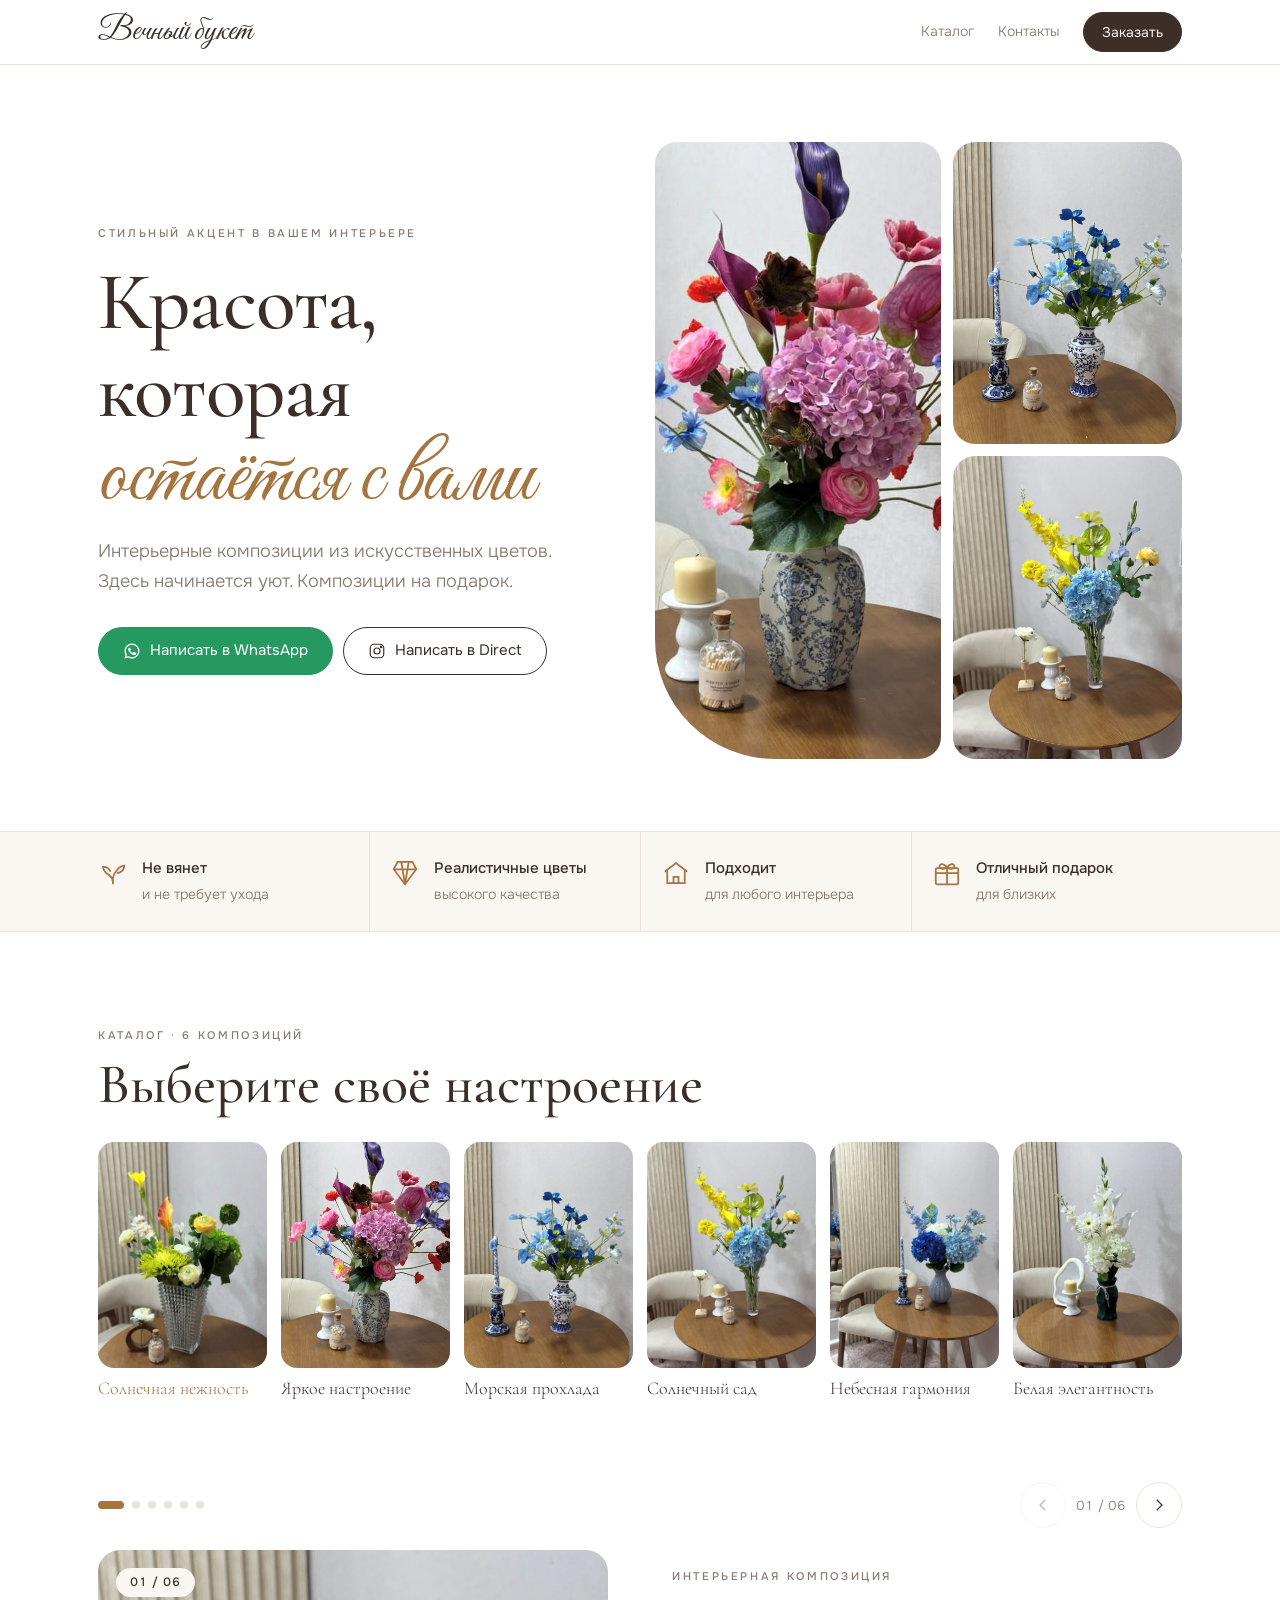
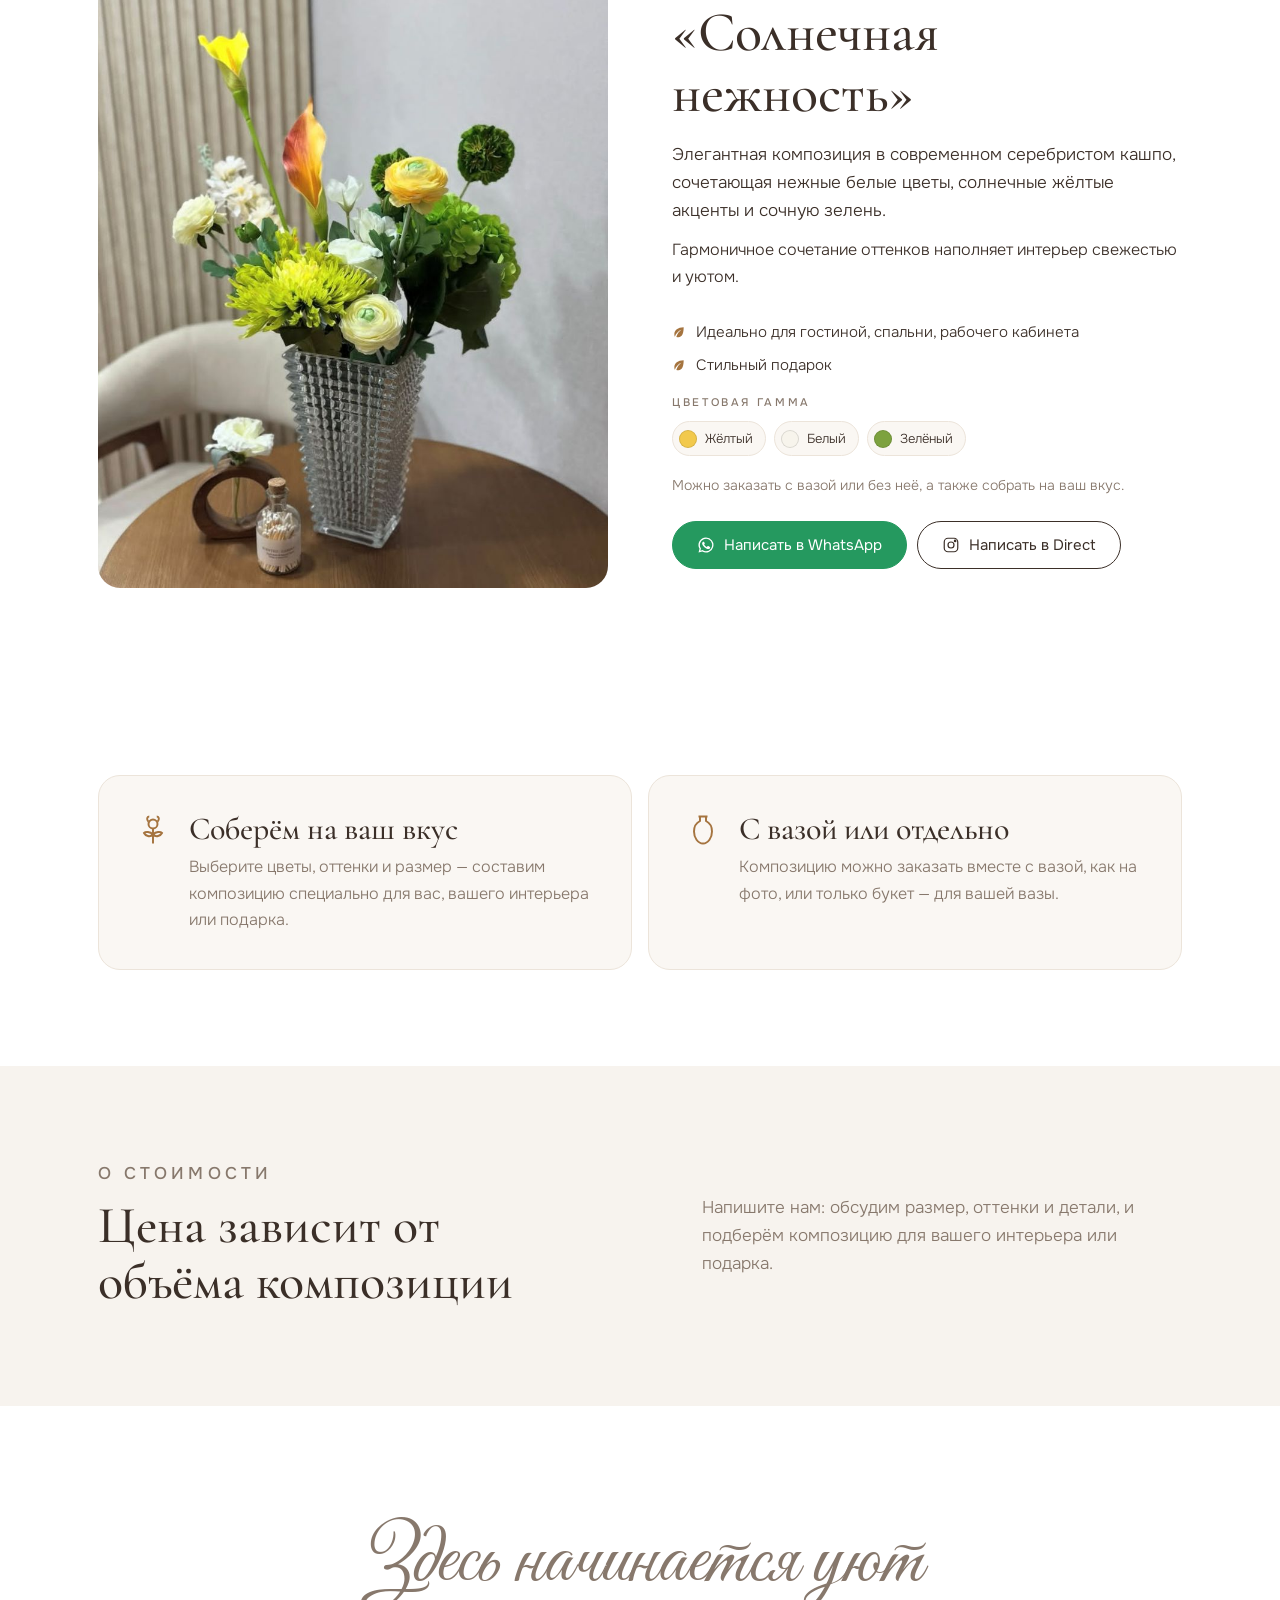
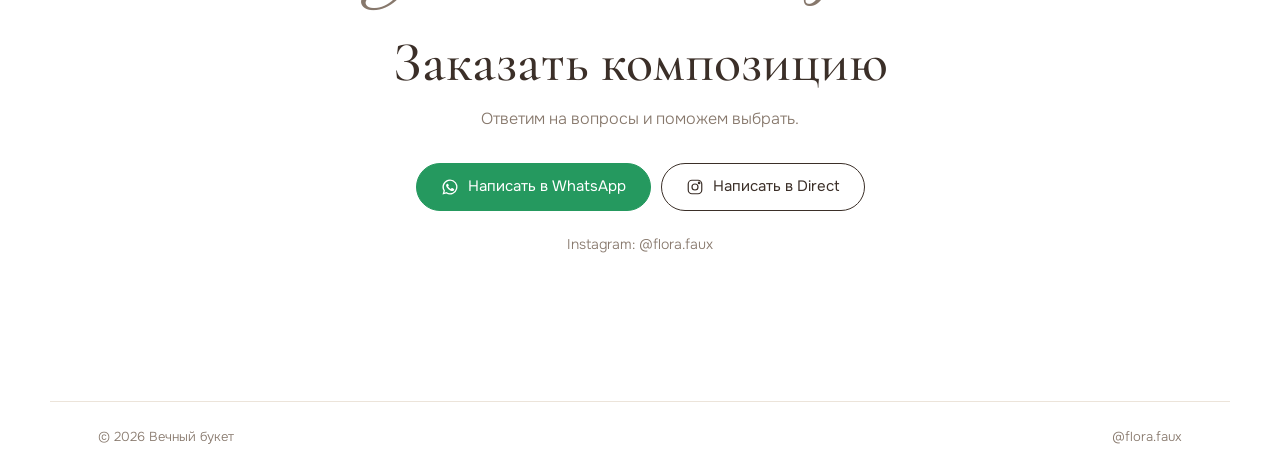
==== index.html @ 68ac53bb "Add custom bouquets and with/without vase options Co-Authored-By: Claude Opus 5.5 <noreply@anthropic" ====
<!doctype html>
<html lang="ru">
<head>
<meta charset="utf-8">
<meta name="viewport" content="width=device-width, initial-scale=1, viewport-fit=cover">
<title>Вечный букет</title>
<meta name="description" content="Вечный букет — интерьерные композиции из искусственных цветов. Не вянут и не требуют ухода. Стильный акцент в вашем интерьере и подарок для близких.">
<meta property="og:title" content="Вечный букет">
<meta property="og:description" content="Красота, которая остаётся с вами. Интерьерные композиции из искусственных цветов.">
<link rel="preconnect" href="https://fonts.googleapis.com">
<link rel="preconnect" href="https://fonts.gstatic.com" crossorigin>
<link href="https://fonts.googleapis.com/css2?family=Cormorant+Garamond:ital,wght@0,500;0,600;1,500&family=Great+Vibes&family=Onest:wght@300;400;500&display=swap" rel="stylesheet">
<style>
/* Лукбук: белый фон, тёплые бежевые акценты как стена-рейка и дуб на ваших фото, рукописный логотип как на коллаже, каждый букет — отдельная глава */
:root{
  --sand:#ffffff; --linen:#f7f3ee; --card:#faf7f3; --ink:#3b2f28; --muted:#87786c; --line:#ece4da; --oak:#a5743f;
  --wa:#25995f; --on-dark:#fbf8f4;
  --script:"Great Vibes","Segoe Script",cursive;
  --display:"Cormorant Garamond",Georgia,serif;
  --text:"Onest","Helvetica Neue",Arial,sans-serif;
  --gutter:clamp(16px,4vw,48px); --r:22px;
}

*{box-sizing:border-box}
html{scroll-behavior:smooth}
body{margin:0;background:var(--sand);color:var(--ink);font:300 16px/1.65 var(--text);-webkit-font-smoothing:antialiased}
img{display:block;max-width:100%}
a{color:inherit;text-decoration:none}
a:focus-visible{outline:2px solid var(--oak);outline-offset:3px}
.wrap{max-width:1180px;margin:0 auto;padding-inline:var(--gutter)}
.eyebrow{font:500 11px/1.4 var(--text);letter-spacing:.24em;text-transform:uppercase;color:var(--muted);margin:0}
h1,h2,h3{font-family:var(--display);font-weight:500;margin:0;text-wrap:balance;line-height:1.08}
.script{font-family:var(--script);font-weight:400;color:var(--oak)}

/* buttons */
.btns{display:flex;flex-wrap:wrap;gap:10px}
.btn{display:inline-flex;align-items:center;justify-content:center;gap:9px;min-height:48px;padding:12px 24px;border-radius:999px;font:400 15px/1 var(--text);border:1px solid var(--ink);transition:background .25s,color .25s,transform .25s}
.btn svg{width:18px;height:18px;flex:none}
.btn:hover{transform:translateY(-1px)}
.btn.wa{background:var(--wa);border-color:var(--wa);color:#fff}
.btn.dark{background:var(--ink);color:var(--on-dark)}
.btn.ghost:hover{background:var(--ink);color:var(--on-dark)}

/* header */
header{position:sticky;top:env(safe-area-inset-top,0px);z-index:20;background:color-mix(in srgb,var(--sand) 92%,transparent);backdrop-filter:blur(8px);border-bottom:1px solid var(--line)}
header .wrap{display:flex;align-items:center;justify-content:space-between;gap:16px;height:64px}
.logo{font-family:var(--script);font-size:32px;line-height:1;color:var(--ink)}
.hnav{display:flex;align-items:center;gap:24px;font-size:14px;color:var(--muted)}
.hnav a:not(.btn):hover{color:var(--ink)}
.hnav .btn{min-height:40px;padding:8px 18px;font-size:14px}
@media (max-width:760px){.hnav .hide-m{display:none}}

/* hero */
.hero{display:grid;gap:40px;padding-block:clamp(36px,6vw,80px) clamp(40px,6vw,72px);align-items:center}
@media (min-width:900px){.hero{grid-template-columns:1fr 1.05fr;gap:56px}}
.hero h1{font-size:clamp(46px,6.4vw,84px);margin:16px 0 18px;letter-spacing:-.01em}
.hero h1 .script{display:block;font-size:1.08em;line-height:.9;margin-top:.06em}
.hero p.lead{font-size:18px;color:var(--muted);margin:0 0 30px;max-width:30em}
.mosaic{display:grid;grid-template-columns:1.25fr 1fr;grid-template-rows:1fr 1fr;gap:12px;aspect-ratio:1/1.02}
.mosaic img{width:100%;height:100%;object-fit:cover;border-radius:var(--r)}
.mosaic img:first-child{grid-row:span 2;border-radius:var(--r) var(--r) var(--r) 120px}

/* advantages */
.adv{background:var(--card);border-block:1px solid var(--line)}
.adv .wrap{display:grid;grid-template-columns:repeat(4,1fr)}
.a{display:flex;gap:14px;align-items:flex-start;padding:24px 20px 24px 0}
.a + .a{border-left:1px solid var(--line);padding-left:20px}
.a svg{width:30px;height:30px;flex:none;color:var(--oak);margin-top:2px}
.a b{display:block;font-weight:500;font-size:15px}
.a span{font-size:14px;color:var(--muted)}
@media (max-width:900px){.adv .wrap{grid-template-columns:1fr 1fr}.a:nth-child(3){border-left:0;padding-left:0}.a:nth-child(n+3){border-top:1px solid var(--line)}}
@media (max-width:480px){.adv .wrap{grid-template-columns:1fr}.a + .a{border-left:0;padding-left:0;border-top:1px solid var(--line)}}

/* catalog index */
.index{padding-block:clamp(56px,8vw,96px) 8px}
.index h2{font-size:clamp(34px,4.6vw,56px);margin:10px 0 28px}
.thumbs{display:flex;gap:14px;overflow-x:auto;scroll-snap-type:x mandatory;scrollbar-width:none;margin-inline:calc(var(--gutter) * -1);padding-inline:var(--gutter);scroll-padding-inline:var(--gutter);padding-bottom:4px}
.thumbs::-webkit-scrollbar,.slider::-webkit-scrollbar{display:none}
.thumb{flex:1 0 150px;scroll-snap-align:start;display:flex;flex-direction:column;gap:10px}
@media (max-width:600px){.thumb{flex-basis:40%}}
.thumb.on span{color:var(--oak)}
.thumb img{aspect-ratio:3/4;width:100%;object-fit:cover;border-radius:16px;transition:transform .4s}
.thumb:hover img{transform:translateY(-3px)}
.thumb span{font-family:var(--display);font-size:18px;line-height:1.15}

/* lookbook */
.shop{scroll-margin-top:calc(64px + env(safe-area-inset-top,0px));padding-block:clamp(40px,6vw,72px) clamp(56px,8vw,96px)}
.slider{display:flex;overflow-x:auto;scroll-snap-type:x mandatory;scroll-behavior:smooth;scrollbar-width:none;align-items:flex-start;overscroll-behavior-x:contain}
.look{flex:0 0 100%;scroll-snap-align:start;scroll-snap-stop:always}
.look .wrap{display:grid;gap:28px;align-items:center}
@media (min-width:900px){.look .wrap{grid-template-columns:1fr 1fr;gap:64px}}
.ctrl{display:flex;align-items:center;justify-content:space-between;gap:16px;margin-bottom:22px}
.dots{display:flex;gap:8px}
.dots button{width:8px;height:8px;padding:0;border:0;border-radius:999px;background:var(--line);cursor:pointer;transition:width .3s,background .3s}
.dots button[aria-current="true"]{width:26px;background:var(--oak)}
.arrows{display:flex;align-items:center;gap:10px}
.arrows .count{font-size:13px;color:var(--muted);font-variant-numeric:tabular-nums;min-width:48px;text-align:center}
.arrow{width:46px;height:46px;border-radius:50%;border:1px solid var(--line);background:var(--sand);color:var(--ink);display:grid;place-items:center;cursor:pointer;transition:background .25s,color .25s,opacity .25s}
.arrow:hover{background:var(--ink);color:var(--sand)}
.arrow:disabled{opacity:.35;pointer-events:none}
.arrow svg{width:18px;height:18px}
.hint{font-size:13px;color:var(--muted);white-space:nowrap}
@media (max-width:760px){.arrows .count{display:none}}
@media (min-width:761px){.hint{display:none}}
.look .ph{position:relative}
.look .ph img{width:100%;height:auto;aspect-ratio:4/5;object-fit:cover;border-radius:var(--r)}
@media (max-width:760px){.look .ph img{aspect-ratio:1/1;object-position:center 60%}}
.look .num{position:absolute;left:18px;top:18px;background:var(--card);color:var(--ink);border-radius:999px;padding:6px 14px;font:500 12px/1.4 var(--text);letter-spacing:.08em;font-variant-numeric:tabular-nums}
.look .txt{display:flex;flex-direction:column;gap:18px;min-width:0}
.look h3{font-size:clamp(36px,4.4vw,56px)}
.look .desc p{margin:0 0 12px;max-width:34em}
.look .desc p:first-child{font-size:17px}
.look ul{list-style:none;margin:0;padding:0;display:grid;gap:8px}
.look li{display:flex;gap:10px;font-size:15px}
.look li::before{content:"";flex:none;width:14px;height:14px;margin-top:5px;background:var(--oak);-webkit-mask:var(--leaf) center/contain no-repeat;mask:var(--leaf) center/contain no-repeat}
:root{--leaf:url("data:image/svg+xml,%3Csvg xmlns='http://www.w3.org/2000/svg' viewBox='0 0 24 24'%3E%3Cpath d='M20 4C10 4 4 9 4 16c0 1.4.3 2.7.8 4C7 14 11 10 16 8c-4 3-7 7-8.6 12.6C8.5 20.9 9.7 21 11 21c7 0 9-8 9-17z'/%3E%3C/svg%3E")}
.palette{display:flex;flex-wrap:wrap;gap:8px}
.chip{display:inline-flex;align-items:center;gap:8px;padding:6px 12px 6px 6px;border:1px solid var(--line);border-radius:999px;font-size:13px;background:var(--card)}
.chip i{width:18px;height:18px;border-radius:50%;box-shadow:inset 0 0 0 1px rgba(0,0,0,.12)}
.look .btns{margin-top:6px}

.opts{padding-block:0 clamp(56px,8vw,96px)}
.opts .grid{display:grid;grid-template-columns:repeat(auto-fit,minmax(280px,1fr));gap:16px}
.opt{background:var(--card);border:1px solid var(--line);border-radius:var(--r);padding:clamp(24px,3vw,36px);display:flex;gap:18px;align-items:flex-start}
.opt svg{width:36px;height:36px;flex:none;color:var(--oak)}
.opt h3{font-size:clamp(26px,2.6vw,32px);margin-bottom:8px}
.opt p{margin:0;color:var(--muted)}
.look .vase-note{font-size:14px;color:var(--muted);margin:0}

/* price note + contact */
.note{background:var(--linen)}
.note .wrap{padding-block:clamp(56px,8vw,96px);display:grid;gap:28px;align-items:center}
@media (min-width:900px){.note .wrap{grid-template-columns:1.2fr 1fr}}
.note h2{font-size:clamp(32px,4.4vw,52px)}
.note p{margin:0;color:var(--muted);font-size:17px;max-width:30em}
.contact{text-align:center;padding-block:clamp(64px,9vw,120px)}
.contact .script{font-size:clamp(44px,7vw,80px);line-height:1}
.contact h2{font-size:clamp(34px,4.6vw,56px);margin:6px 0 14px}
.contact p{color:var(--muted);margin:0 auto 30px;max-width:28em}
.contact .btns{justify-content:center}
.contact .handle{margin-top:22px;font-size:14px;color:var(--muted)}

footer .wrap{display:flex;flex-wrap:wrap;justify-content:space-between;gap:10px;padding-block:24px;border-top:1px solid var(--line);font-size:13px;color:var(--muted)}

/* mobile dock */
.dock{display:none}
@media (max-width:760px){
  .dock{display:grid;grid-auto-flow:column;grid-auto-columns:1fr;gap:8px;position:fixed;left:0;right:0;bottom:0;z-index:30;padding:10px 16px calc(10px + env(safe-area-inset-bottom,0px));background:var(--sand);border-top:1px solid var(--line)}
  .dock .btn{min-height:46px;padding:10px;font-size:14px}
  footer{padding-bottom:80px}
}
@media (prefers-reduced-motion:reduce){*{transition:none!important;scroll-behavior:auto!important}}
</style>
</head>
<body>

<header>
  <div class="wrap">
    <a class="logo" href="#top">Вечный букет</a>
    <nav class="hnav">
      <a class="hide-m" href="#catalog">Каталог</a>
      <a class="hide-m" href="#contact">Контакты</a>
      <a class="btn dark hide-m" data-order href="#">Заказать</a>
    </nav>
  </div>
</header>

<main id="top">
  <section class="wrap hero">
    <div>
      <p class="eyebrow">Стильный акцент в вашем интерьере</p>
      <h1>Красота, которая <span class="script">остаётся с вами</span></h1>
      <p class="lead">Интерьерные композиции из искусственных цветов. Здесь начинается уют. Композиции на подарок.</p>
      <div class="btns" data-contacts></div>
    </div>
    <div class="mosaic">
      <img src="img/yarkoe-nastroenie.jpg" alt="Композиция «Яркое настроение»" width="900" height="885">
      <img src="img/morskaya-prohlada.jpg" alt="Композиция «Морская прохлада»" width="900" height="1190">
      <img src="img/solnechnyi-sad.jpg" alt="Композиция «Солнечный сад»" width="900" height="1193">
    </div>
  </section>

  <div class="adv">
    <div class="wrap">
      <div class="a"><svg viewBox="0 0 24 24" fill="none" stroke="currentColor" stroke-width="1.4"><path d="M12 21c-.5-4 0-8 3-11M12 21c.4-3-1-6-4-8M15 10c2-3 5-4 6-4 0 3-2 6-6 6M8 13C6 12 4 9 4 7c2 0 5 1 6 4"/></svg><div><b>Не вянет</b><span>и не требует ухода</span></div></div>
      <div class="a"><svg viewBox="0 0 24 24" fill="none" stroke="currentColor" stroke-width="1.4"><path d="M6 3h12l3 6-9 12L3 9z"/><path d="M3 9h18M9 3l3 18 3-18"/></svg><div><b>Реалистичные цветы</b><span>высокого качества</span></div></div>
      <div class="a"><svg viewBox="0 0 24 24" fill="none" stroke="currentColor" stroke-width="1.4"><path d="M3 11l9-7 9 7"/><path d="M5 10v10h14V10"/><path d="M10 20v-5h4v5"/></svg><div><b>Подходит</b><span>для любого интерьера</span></div></div>
      <div class="a"><svg viewBox="0 0 24 24" fill="none" stroke="currentColor" stroke-width="1.4"><rect x="3" y="8" width="18" height="13" rx="1"/><path d="M12 8v13M3 12h18M12 8c-2-4-6-4-6-1s6 1 6 1zm0 0c2-4 6-4 6-1s-6 1-6 1z"/></svg><div><b>Отличный подарок</b><span>для близких</span></div></div>
    </div>
  </div>

  <section class="wrap index" id="catalog">
    <p class="eyebrow">Каталог · 6 композиций</p>
    <h2>Выберите своё настроение</h2>
    <div class="thumbs" id="thumbs"></div>
  </section>

  <section class="shop" aria-label="Композиции">
    <div class="wrap ctrl">
      <div class="dots" id="dots"></div>
      <span class="hint">Листайте ←→</span>
      <div class="arrows">
        <button class="arrow" id="prev" aria-label="Предыдущая композиция"><svg viewBox="0 0 24 24" fill="none" stroke="currentColor" stroke-width="1.6"><path d="M15 5l-7 7 7 7"/></svg></button>
        <span class="count" id="count"></span>
        <button class="arrow" id="next" aria-label="Следующая композиция"><svg viewBox="0 0 24 24" fill="none" stroke="currentColor" stroke-width="1.6"><path d="M9 5l7 7-7 7"/></svg></button>
      </div>
    </div>
    <div class="slider" id="looks"></div>
  </section>

  <section class="wrap opts" aria-label="Варианты заказа">
    <div class="grid">
      <div class="opt">
        <svg viewBox="0 0 24 24" fill="none" stroke="currentColor" stroke-width="1.3" aria-hidden="true"><circle cx="12" cy="8" r="3"/><path d="M12 11v10M12 15c-2-2-5-2-6-1 1 2 4 3 6 1zm0 0c2-2 5-2 6-1-1 2-4 3-6 1z"/><path d="M9 6.5C7.5 5 8 3 9.5 3M15 6.5C16.5 5 16 3 14.5 3"/></svg>
        <div><h3>Соберём на ваш вкус</h3><p>Выберите цветы, оттенки и размер — составим композицию специально для вас, вашего интерьера или подарка.</p></div>
      </div>
      <div class="opt">
        <svg viewBox="0 0 24 24" fill="none" stroke="currentColor" stroke-width="1.3" aria-hidden="true"><path d="M9 3h6M10 3v3c-3 1.5-4 4-4 7 0 4 2.5 8 6 8s6-4 6-8c0-3-1-5.5-4-7V3"/></svg>
        <div><h3>С вазой или отдельно</h3><p>Композицию можно заказать вместе с вазой, как на фото, или только букет — для вашей вазы.</p></div>
      </div>
    </div>
  </section>

  <section class="note">
    <div class="wrap">
      <div>
        <p class="eyebrow">О стоимости</p>
        <h2 style="margin-top:12px">Цена зависит от объёма композиции</h2>
      </div>
      <p>Напишите нам: обсудим размер, оттенки и детали, и подберём композицию для вашего интерьера или подарка.</p>
    </div>
  </section>

  <section class="contact" id="contact">
    <div class="wrap">
      <p class="script">Здесь начинается уют</p>
      <h2>Заказать композицию</h2>
      <p>Ответим на вопросы и поможем выбрать.</p>
      <div class="btns" data-contacts></div>
      <p class="handle">Instagram: @flora.faux</p>
    </div>
  </section>
</main>

<footer>
  <div class="wrap">
    <span>© <span id="y">2026</span> Вечный букет</span>
    <a href="https://www.instagram.com/flora.faux/" target="_blank" rel="noopener">@flora.faux</a>
  </div>
</footer>

<div class="dock" data-contacts data-short></div>

<script>
// ===== Контакты. WhatsApp: номер в международном формате, только цифры (например 79991234567) =====
const WHATSAPP = '79674030970';
const INSTAGRAM = 'https://www.instagram.com/flora.faux/';

// ===== Каталог =====
const bouquets = [
  {id:'solnechnaya-nezhnost', name:'Солнечная нежность', img:'img/solnechnaya-nezhnost.jpg', w:900, h:1063,
   desc:['Элегантная композиция в современном серебристом кашпо, сочетающая нежные белые цветы, солнечные жёлтые акценты и сочную зелень.',
         'Гармоничное сочетание оттенков наполняет интерьер свежестью и уютом.'],
   adv:['Идеально для гостиной, спальни, рабочего кабинета','Стильный подарок'],
   colors:[['Жёлтый','#f2c94c'],['Белый','#f7f4ec'],['Зелёный','#7da23f']]},
  {id:'yarkoe-nastroenie', name:'Яркое настроение', img:'img/yarkoe-nastroenie.jpg', w:900, h:885,
   desc:['Эффектная пышная композиция в насыщенной розово-сиренево-красной гамме. Объёмная гортензия в центре сочетается с ранункулюсами, каллами, анемонами и декоративными цветами различных оттенков.',
         'Необычное сочетание цветов делает композицию выразительным акцентом в интерьере. Композиция размещена в декоративной керамической вазе с изящным орнаментом.'],
   adv:['Яркий акцент для интерьера','Не увядает и не требует ухода','Подходит для гостиной, спальни, ресторана или салона','Станет оригинальным подарком для любителей необычного декора'],
   colors:[['Розовый','#e77fb3'],['Сиреневый','#c69be0'],['Фиолетовый','#6b3fa0'],['Красный','#d33a2c'],['Голубой','#6f9fe0']]},
  {id:'morskaya-prohlada', name:'Морская прохлада', img:'img/morskaya-prohlada.jpg', w:900, h:1190,
   desc:['Стильная интерьерная композиция в благородной сине-голубой гамме. Нежные голубые и насыщенные синие цветы гармонично сочетаются с воздушной зеленью, создавая ощущение лёгкости и свежести.',
         'Композиция дополнена декоративной керамической вазой в бело-синем цвете с изысканным орнаментом. Благодаря сочетанию оттенков она особенно хорошо смотрится в светлых и современных интерьерах.'],
   adv:['Долговечный элемент декора','Не требует воды и ухода','Сохраняет форму и цвет','Подходит для дома, офиса и коммерческих помещений'],
   colors:[['Белый','#f7f6f2'],['Нежно-голубой','#b9d3f0'],['Голубой','#6fa3e3'],['Синий','#1f4fb0']]},
  {id:'solnechnyi-sad', name:'Солнечный сад', img:'img/solnechnyi-sad.jpg', w:900, h:1193,
   desc:['Воздушная композиция, выполненная в сочетании нежно-голубых и солнечно-жёлтых оттенков. Центральная голубая гортензия гармонично дополнена жёлтыми цветами, декоративной зеленью и изящными цветочными акцентами.',
         'Прозрачная стеклянная ваза подчёркивает лёгкость композиции и позволяет рассмотреть изящные стебли цветов.'],
   adv:['Гармоничное сочетание тёплых и холодных оттенков','Подходит для современного и классического интерьера','Не требует полива и ухода','Сохраняет привлекательный внешний вид надолго'],
   colors:[['Голубой','#7fb2e5'],['Жёлтый','#f2cc2f'],['Зелёный','#9cc43f'],['Молочный','#f6f1e4']]},
  {id:'nebesnaya-garmoniya', name:'Небесная гармония', img:'img/nebesnaya-garmoniya.jpg', w:896, h:1194,
   desc:['Пышная композиция в глубоких сине-голубых тонах. Основа — три объёмные гортензии: насыщенно-синяя, нежно-голубая и белая. Их дополняют лёгкие голубые соцветия, веточки дельфиниума и необычный сине-зелёный антуриум.',
         'Композиция размещена в керамической вазе пастельного серо-голубого цвета с рельефными гранями и волнистым краем. Спокойная гамма наполняет пространство ощущением чистоты и прохлады.'],
   adv:['Выразительный акцент в светлом интерьере','Не требует воды и ухода','Сохраняет форму и цвет','Подходит для гостиной, спальни, офиса и в подарок'],
   colors:[['Синий','#1f4fb0'],['Голубой','#7fb2e5'],['Белый','#f7f6f2'],['Серо-голубой','#a9b4c8']]},
  {id:'belaya-elegantnost', name:'Белая элегантность', img:'img/belaya-elegantnost.jpg', w:900, h:1195,
   desc:['Изысканная монохромная композиция в белых тонах. Пышная гортензия, герберы с солнечной сердцевиной, изящные каллы и вертикальные соцветия гладиолуса создают лёгкий и благородный силуэт.',
         'Композиция размещена в керамической вазе глубокого изумрудного цвета, украшенной бечёвкой. Контраст белых цветов и тёмной вазы делает композицию особенно стильной.'],
   adv:['Универсальна для любого интерьера','Не увядает и не требует ухода','Подходит для дома, офиса, салона и ресторана','Станет утончённым подарком'],
   colors:[['Белый','#f7f6f2'],['Молочный','#efe7d6'],['Зелёный','#6f9a4a'],['Изумрудный','#1d4b44']]},
];

const ICON_WA = '<svg viewBox="0 0 24 24" fill="currentColor" aria-hidden="true"><path d="M12 2a10 10 0 0 0-8.6 15.1L2 22l5-1.3A10 10 0 1 0 12 2zm0 18.2a8.2 8.2 0 0 1-4.2-1.2l-.3-.2-3 .8.8-2.9-.2-.3A8.2 8.2 0 1 1 12 20.2zm4.5-6.1c-.2-.1-1.5-.7-1.7-.8s-.4-.1-.6.1-.6.8-.8 1-.3.2-.5.1a6.7 6.7 0 0 1-3.3-2.9c-.3-.4.3-.4.7-1.4.1-.2 0-.3 0-.4l-.8-1.8c-.2-.5-.4-.4-.6-.4h-.5a1 1 0 0 0-.7.3 3 3 0 0 0-.9 2.2 5.2 5.2 0 0 0 1.1 2.7 11.8 11.8 0 0 0 4.5 4c1.7.7 2.3.8 3.2.6a2.7 2.7 0 0 0 1.8-1.2 2.2 2.2 0 0 0 .1-1.3c0-.1-.2-.2-.5-.3z"/></svg>';
const ICON_IG = '<svg viewBox="0 0 24 24" fill="none" stroke="currentColor" stroke-width="1.6" aria-hidden="true"><rect x="3" y="3" width="18" height="18" rx="5"/><circle cx="12" cy="12" r="4"/><circle cx="17.5" cy="6.5" r="1" fill="currentColor"/></svg>';

const waLink = text => 'https://wa.me/' + WHATSAPP + '?text=' + encodeURIComponent(text);
const btn = (cls, href, html) => {
  const a = document.createElement('a');
  a.className = 'btn ' + cls; a.href = href; a.target = '_blank'; a.rel = 'noopener'; a.innerHTML = html;
  return a;
};
const contactButtons = (box, text, short) => {
  if (WHATSAPP) box.append(btn('wa', waLink(text), ICON_WA + (short ? 'WhatsApp' : 'Написать в WhatsApp')));
  box.append(btn(WHATSAPP ? 'ghost' : 'dark', INSTAGRAM, ICON_IG + (short ? 'Direct' : 'Написать в Direct')));
};

document.querySelectorAll('[data-contacts]').forEach(box =>
  contactButtons(box, 'Здравствуйте! Хочу заказать композицию.', box.hasAttribute('data-short')));
document.querySelectorAll('[data-order]').forEach(a => {
  a.href = WHATSAPP ? waLink('Здравствуйте! Хочу заказать композицию.') : INSTAGRAM;
  a.target = '_blank'; a.rel = 'noopener';
});

const thumbs = document.getElementById('thumbs');
const looks = document.getElementById('looks');
const total = String(bouquets.length).padStart(2, '0');
bouquets.forEach((b, i) => {
  const n = String(i + 1).padStart(2, '0');

  const t = document.createElement('a');
  t.className = 'thumb'; t.href = '#' + b.id;
  t.innerHTML = '<img loading="lazy" alt=""><span></span>';
  t.querySelector('img').src = b.img; t.querySelector('img').alt = b.name;
  t.querySelector('span').textContent = b.name;
  t.addEventListener('click', e => { e.preventDefault(); go(i); document.querySelector('.shop').scrollIntoView({behavior:'smooth'}); });
  thumbs.append(t);
  const d = document.createElement('button');
  d.setAttribute('aria-label', b.name); d.onclick = () => go(i);
  document.getElementById('dots').append(d);

  const s = document.createElement('section');
  s.className = 'look'; s.id = b.id;
  s.innerHTML = '<div class="wrap"><div class="ph"><img loading="lazy" alt=""><span class="num"></span></div>' +
    '<div class="txt"><p class="eyebrow">Интерьерная композиция</p><h3></h3><div class="desc"></div><ul></ul>' +
    '<div><p class="eyebrow" style="margin-bottom:10px">Цветовая гамма</p><div class="palette"></div></div><p class="vase-note">Можно заказать с вазой или без неё, а также собрать на ваш вкус.</p><div class="btns"></div></div></div>';
  const img = s.querySelector('img');
  img.src = b.img; img.alt = 'Композиция «' + b.name + '»'; img.width = b.w; img.height = b.h;
  s.querySelector('.num').textContent = n + ' / ' + total;
  s.querySelector('h3').textContent = '«' + b.name + '»';
  b.desc.forEach(p => { const el = document.createElement('p'); el.textContent = p; s.querySelector('.desc').append(el); });
  b.adv.forEach(p => { const el = document.createElement('li'); el.textContent = p; s.querySelector('ul').append(el); });
  b.colors.forEach(([label, hex]) => {
    const c = document.createElement('span'); c.className = 'chip';
    const dot = document.createElement('i'); dot.style.background = hex;
    c.append(dot, label); s.querySelector('.palette').append(c);
  });
  contactButtons(s.querySelector('.btns'), 'Здравствуйте! Интересует композиция «' + b.name + '».', false);
  looks.append(s);
});
function go(i) {
  i = Math.max(0, Math.min(bouquets.length - 1, i));
  looks.scrollTo({left: i * looks.clientWidth});
}
let cur = -1;
function sync() {
  const i = Math.round(looks.scrollLeft / looks.clientWidth);
  if (i === cur) return; cur = i;
  document.querySelectorAll('#dots button').forEach((d, k) => d.setAttribute('aria-current', k === i));
  document.querySelectorAll('.thumb').forEach((t, k) => t.classList.toggle('on', k === i));
  document.getElementById('count').textContent = String(i + 1).padStart(2, '0') + ' / ' + total;
  document.getElementById('prev').disabled = i === 0;
  document.getElementById('next').disabled = i === bouquets.length - 1;
}
looks.addEventListener('scroll', () => requestAnimationFrame(sync), {passive:true});
addEventListener('resize', () => { const k = cur; cur = -1; looks.scrollTo({left: k * looks.clientWidth, behavior:'instant'}); sync(); });
document.getElementById('prev').onclick = () => go(cur - 1);
document.getElementById('next').onclick = () => go(cur + 1);
sync();
document.getElementById('y').textContent = new Date().getFullYear();
</script>
</body>
</html>
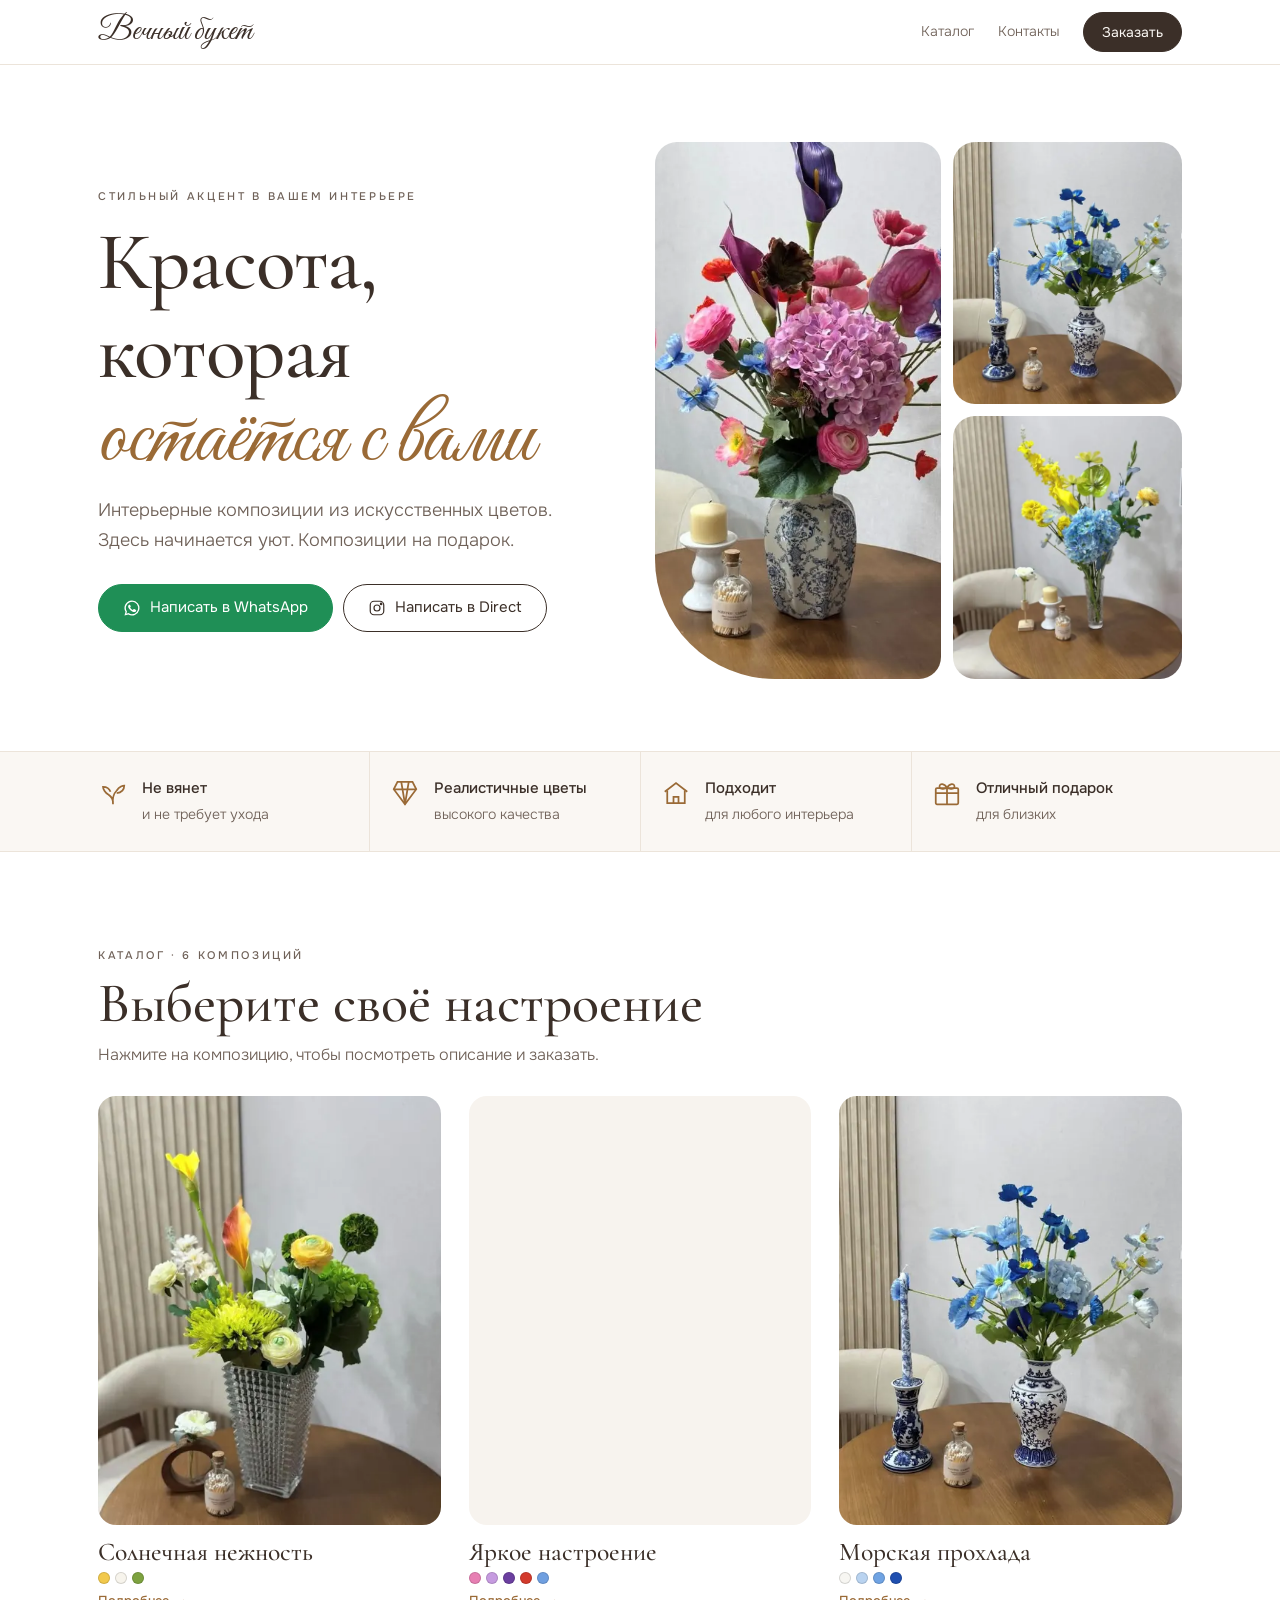
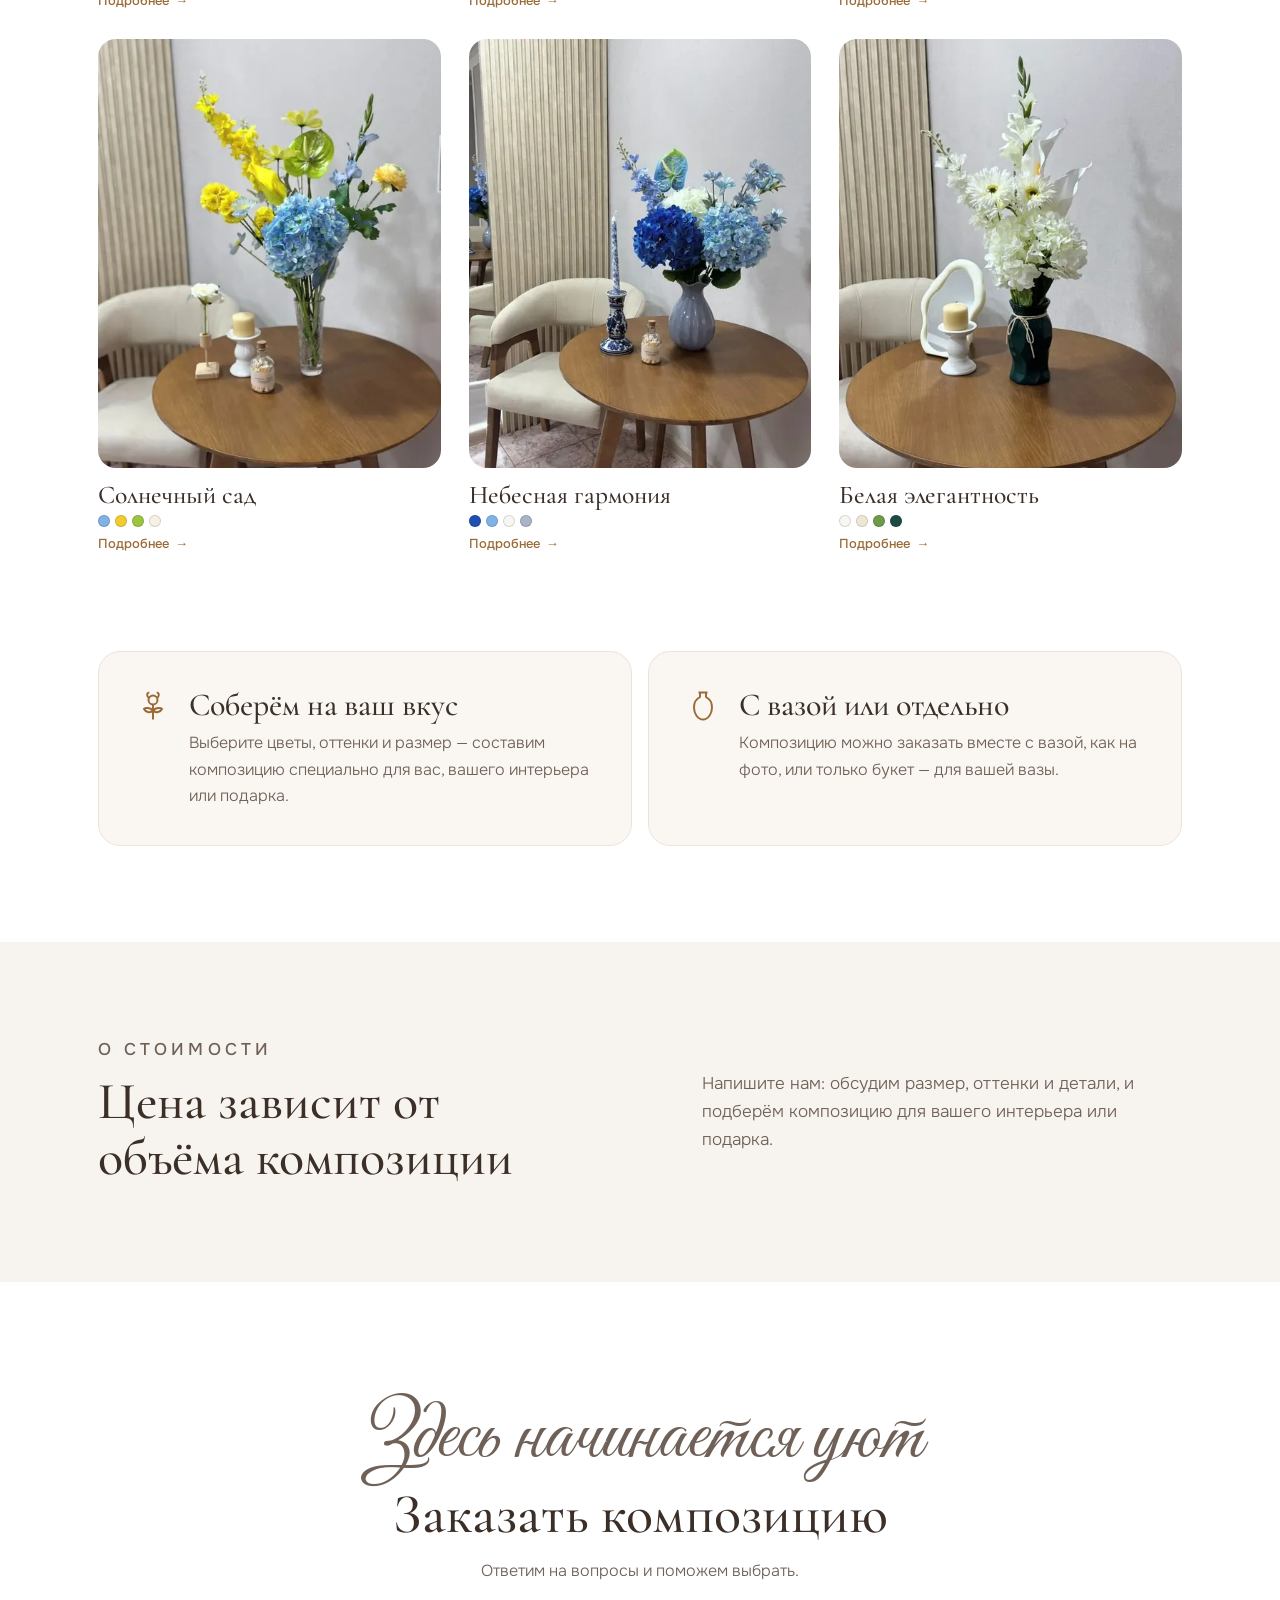
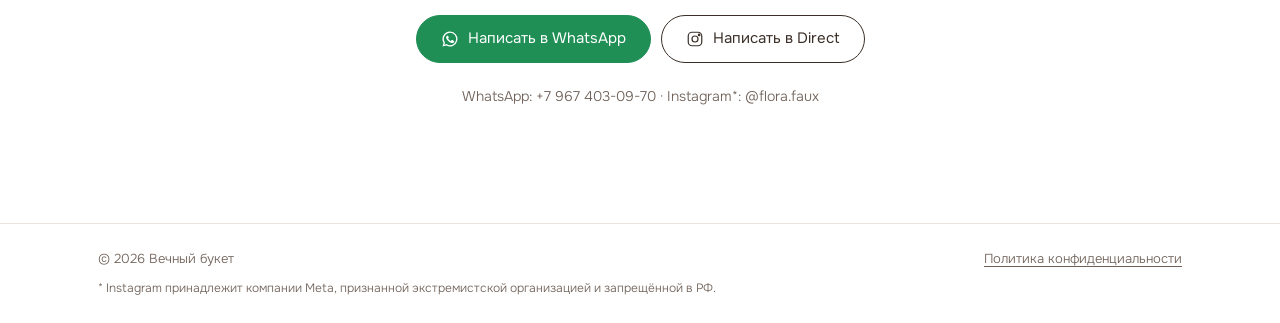
==== commit 943cea84: "Audit improvements: card grid + detail dialogs, static HTML via build script, WebP, self-hosted font" ====
--- a/index.html
+++ b/index.html
@@ -3,38 +3,61 @@
 <head>
 <meta charset="utf-8">
 <meta name="viewport" content="width=device-width, initial-scale=1, viewport-fit=cover">
-<title>Вечный букет</title>
+<title>Вечный букет — интерьерные композиции из искусственных цветов</title>
 <meta name="description" content="Вечный букет — интерьерные композиции из искусственных цветов. Не вянут и не требуют ухода. Стильный акцент в вашем интерьере и подарок для близких.">
+<link rel="canonical" href="https://www.flora-faux.ru/">
+<meta property="og:type" content="website">
+<meta property="og:locale" content="ru_RU">
+<meta property="og:site_name" content="Вечный букет">
 <meta property="og:title" content="Вечный букет">
 <meta property="og:description" content="Красота, которая остаётся с вами. Интерьерные композиции из искусственных цветов.">
-<link rel="preconnect" href="https://fonts.googleapis.com">
-<link rel="preconnect" href="https://fonts.gstatic.com" crossorigin>
-<link href="https://fonts.googleapis.com/css2?family=Cormorant+Garamond:ital,wght@0,500;0,600;1,500&family=Great+Vibes&family=Onest:wght@300;400;500&display=swap" rel="stylesheet">
+<meta property="og:url" content="https://www.flora-faux.ru/">
+<meta property="og:image" content="https://www.flora-faux.ru/img/yarkoe-nastroenie.jpg">
+<meta property="og:image:width" content="900">
+<meta property="og:image:height" content="885">
+<meta name="twitter:card" content="summary_large_image">
+<meta name="theme-color" content="#ffffff">
+<link rel="icon" href="favicon.svg" type="image/svg+xml">
+<link rel="icon" href="favicon-32.png" sizes="32x32" type="image/png">
+<link rel="apple-touch-icon" href="apple-touch-icon.png">
+<link rel="preload" href="fonts/cormorant-cyrillic.woff2" as="font" type="font/woff2" crossorigin>
+<link rel="preload" href="fonts/onest-cyrillic.woff2" as="font" type="font/woff2" crossorigin>
+<script type="application/ld+json">{"@context":"https://schema.org","@graph":[{"@type":"Store","@id":"https://www.flora-faux.ru/#store","name":"Вечный букет","url":"https://www.flora-faux.ru/","description":"Интерьерные композиции из искусственных цветов. Не вянут и не требуют ухода. Стильный акцент в интерьере и подарок для близких.","image":"https://www.flora-faux.ru/img/yarkoe-nastroenie.jpg","telephone":"+79674030970","sameAs":["https://www.instagram.com/flora.faux/"]},{"@type":"ItemList","name":"Каталог композиций","itemListElement":[{"@type":"ListItem","position":1,"item":{"@type":"Product","name":"Солнечная нежность","url":"https://www.flora-faux.ru/#solnechnaya-nezhnost","image":"https://www.flora-faux.ru/img/solnechnaya-nezhnost.jpg","description":"Элегантная композиция в современном серебристом кашпо, сочетающая нежные белые цветы, солнечные жёлтые акценты и сочную зелень. Гармоничное сочетание оттенков наполняет интерьер свежестью и уютом.","color":"Жёлтый, Белый, Зелёный","brand":{"@type":"Brand","name":"Вечный букет"}}},{"@type":"ListItem","position":2,"item":{"@type":"Product","name":"Яркое настроение","url":"https://www.flora-faux.ru/#yarkoe-nastroenie","image":"https://www.flora-faux.ru/img/yarkoe-nastroenie.jpg","description":"Эффектная пышная композиция в насыщенной розово-сиренево-красной гамме. Объёмная гортензия в центре сочетается с ранункулюсами, каллами, анемонами и декоративными цветами различных оттенков. Необычное сочетание цветов делает композицию выразительным акцентом в интерьере. Композиция размещена в декоративной керамической вазе с изящным орнаментом.","color":"Розовый, Сиреневый, Фиолетовый, Красный, Голубой","brand":{"@type":"Brand","name":"Вечный букет"}}},{"@type":"ListItem","position":3,"item":{"@type":"Product","name":"Морская прохлада","url":"https://www.flora-faux.ru/#morskaya-prohlada","image":"https://www.flora-faux.ru/img/morskaya-prohlada.jpg","description":"Стильная интерьерная композиция в благородной сине-голубой гамме. Нежные голубые и насыщенные синие цветы гармонично сочетаются с воздушной зеленью, создавая ощущение лёгкости и свежести. Композиция дополнена декоративной керамической вазой в бело-синем цвете с изысканным орнаментом. Благодаря сочетанию оттенков она особенно хорошо смотрится в светлых и современных интерьерах.","color":"Белый, Нежно-голубой, Голубой, Синий","brand":{"@type":"Brand","name":"Вечный букет"}}},{"@type":"ListItem","position":4,"item":{"@type":"Product","name":"Солнечный сад","url":"https://www.flora-faux.ru/#solnechnyi-sad","image":"https://www.flora-faux.ru/img/solnechnyi-sad.jpg","description":"Воздушная композиция, выполненная в сочетании нежно-голубых и солнечно-жёлтых оттенков. Центральная голубая гортензия гармонично дополнена жёлтыми цветами, декоративной зеленью и изящными цветочными акцентами. Прозрачная стеклянная ваза подчёркивает лёгкость композиции и позволяет рассмотреть изящные стебли цветов.","color":"Голубой, Жёлтый, Зелёный, Молочный","brand":{"@type":"Brand","name":"Вечный букет"}}},{"@type":"ListItem","position":5,"item":{"@type":"Product","name":"Небесная гармония","url":"https://www.flora-faux.ru/#nebesnaya-garmoniya","image":"https://www.flora-faux.ru/img/nebesnaya-garmoniya.jpg","description":"Пышная композиция в глубоких сине-голубых тонах. Основа — три объёмные гортензии: насыщенно-синяя, нежно-голубая и белая. Их дополняют лёгкие голубые соцветия, веточки дельфиниума и необычный сине-зелёный антуриум. Композиция размещена в керамической вазе пастельного серо-голубого цвета с рельефными гранями и волнистым краем. Спокойная гамма наполняет пространство ощущением чистоты и прохлады.","color":"Синий, Голубой, Белый, Серо-голубой","brand":{"@type":"Brand","name":"Вечный букет"}}},{"@type":"ListItem","position":6,"item":{"@type":"Product","name":"Белая элегантность","url":"https://www.flora-faux.ru/#belaya-elegantnost","image":"https://www.flora-faux.ru/img/belaya-elegantnost.jpg","description":"Изысканная монохромная композиция в белых тонах. Пышная гортензия, герберы с солнечной сердцевиной, изящные каллы и вертикальные соцветия гладиолуса создают лёгкий и благородный силуэт. Композиция размещена в керамической вазе глубокого изумрудного цвета, украшенной бечёвкой. Контраст белых цветов и тёмной вазы делает композицию особенно стильной.","color":"Белый, Молочный, Зелёный, Изумрудный","brand":{"@type":"Brand","name":"Вечный букет"}}}]}]}</script>
 <style>
-/* Лукбук: белый фон, тёплые бежевые акценты как стена-рейка и дуб на ваших фото, рукописный логотип как на коллаже, каждый букет — отдельная глава */
+@font-face{font-family:'Cormorant Garamond';font-style:normal;font-weight:500 600;font-display:swap;src:url(fonts/cormorant-cyrillic.woff2) format('woff2');unicode-range:U+0301, U+0400-045F, U+0490-0491, U+04B0-04B1, U+2116}
+@font-face{font-family:'Cormorant Garamond';font-style:normal;font-weight:500 600;font-display:swap;src:url(fonts/cormorant-latin.woff2) format('woff2');unicode-range:U+0000-00FF, U+0131, U+0152-0153, U+02BB-02BC, U+02C6, U+02DA, U+02DC, U+0304, U+0308, U+0329, U+2000-206F, U+20AC, U+2122, U+2191, U+2193, U+2212, U+2215, U+FEFF, U+FFFD}
+@font-face{font-family:'Cormorant Garamond';font-style:italic;font-weight:500;font-display:swap;src:url(fonts/cormorant-italic-cyrillic.woff2) format('woff2');unicode-range:U+0301, U+0400-045F, U+0490-0491, U+04B0-04B1, U+2116}
+@font-face{font-family:'Cormorant Garamond';font-style:italic;font-weight:500;font-display:swap;src:url(fonts/cormorant-italic-latin.woff2) format('woff2');unicode-range:U+0000-00FF, U+0131, U+0152-0153, U+02BB-02BC, U+02C6, U+02DA, U+02DC, U+0304, U+0308, U+0329, U+2000-206F, U+20AC, U+2122, U+2191, U+2193, U+2212, U+2215, U+FEFF, U+FFFD}
+@font-face{font-family:'Great Vibes';font-style:normal;font-weight:400;font-display:swap;src:url(fonts/greatvibes-cyrillic.woff2) format('woff2');unicode-range:U+0301, U+0400-045F, U+0490-0491, U+04B0-04B1, U+2116}
+@font-face{font-family:'Great Vibes';font-style:normal;font-weight:400;font-display:swap;src:url(fonts/greatvibes-latin.woff2) format('woff2');unicode-range:U+0000-00FF, U+0131, U+0152-0153, U+02BB-02BC, U+02C6, U+02DA, U+02DC, U+0304, U+0308, U+0329, U+2000-206F, U+20AC, U+2122, U+2191, U+2193, U+2212, U+2215, U+FEFF, U+FFFD}
+@font-face{font-family:'Onest';font-style:normal;font-weight:300 500;font-display:swap;src:url(fonts/onest-cyrillic.woff2) format('woff2');unicode-range:U+0301, U+0400-045F, U+0490-0491, U+04B0-04B1, U+2116}
+@font-face{font-family:'Onest';font-style:normal;font-weight:300 500;font-display:swap;src:url(fonts/onest-latin.woff2) format('woff2');unicode-range:U+0000-00FF, U+0131, U+0152-0153, U+02BB-02BC, U+02C6, U+02DA, U+02DC, U+0304, U+0308, U+0329, U+2000-206F, U+20AC, U+2122, U+2191, U+2193, U+2212, U+2215, U+FEFF, U+FFFD}
+/* Лукбук: белый фон, тёплые бежевые акценты (стена-рейка и дуб на фото), рукописный логотип как на коллаже */
 :root{
-  --sand:#ffffff; --linen:#f7f3ee; --card:#faf7f3; --ink:#3b2f28; --muted:#87786c; --line:#ece4da; --oak:#a5743f;
-  --wa:#25995f; --on-dark:#fbf8f4;
+  --bg:#ffffff; --linen:#f7f3ee; --card:#faf7f3; --ink:#3b2f28; --muted:#6f6158; --line:#ece4da; --oak:#9a6a36;
+  --wa:#1f8f56; --on-dark:#fbf8f4;
   --script:"Great Vibes","Segoe Script",cursive;
   --display:"Cormorant Garamond",Georgia,serif;
   --text:"Onest","Helvetica Neue",Arial,sans-serif;
   --gutter:clamp(16px,4vw,48px); --r:22px;
 }
-
 *{box-sizing:border-box}
-html{scroll-behavior:smooth}
-body{margin:0;background:var(--sand);color:var(--ink);font:300 16px/1.65 var(--text);-webkit-font-smoothing:antialiased}
-img{display:block;max-width:100%}
+html{scroll-behavior:smooth;-webkit-text-size-adjust:100%}
+html:has(dialog[open]){overflow:hidden}
+body{margin:0;background:var(--bg);color:var(--ink);font:300 16px/1.65 var(--text);-webkit-font-smoothing:antialiased}
+img{display:block;max-width:100%;height:auto}
+picture{display:block}
 a{color:inherit;text-decoration:none}
-a:focus-visible{outline:2px solid var(--oak);outline-offset:3px}
+a:focus-visible,button:focus-visible{outline:2px solid var(--oak);outline-offset:3px}
 .wrap{max-width:1180px;margin:0 auto;padding-inline:var(--gutter)}
 .eyebrow{font:500 11px/1.4 var(--text);letter-spacing:.24em;text-transform:uppercase;color:var(--muted);margin:0}
+.eyebrow.mb{margin-bottom:10px}
 h1,h2,h3{font-family:var(--display);font-weight:500;margin:0;text-wrap:balance;line-height:1.08}
 .script{font-family:var(--script);font-weight:400;color:var(--oak)}
 
 /* buttons */
 .btns{display:flex;flex-wrap:wrap;gap:10px}
-.btn{display:inline-flex;align-items:center;justify-content:center;gap:9px;min-height:48px;padding:12px 24px;border-radius:999px;font:400 15px/1 var(--text);border:1px solid var(--ink);transition:background .25s,color .25s,transform .25s}
+.btn{display:inline-flex;align-items:center;justify-content:center;gap:9px;min-height:48px;padding:12px 24px;border-radius:999px;font:400 15px/1 var(--text);border:1px solid var(--ink);background:none;color:var(--ink);cursor:pointer;transition:background .25s,color .25s,transform .25s}
 .btn svg{width:18px;height:18px;flex:none}
 .btn:hover{transform:translateY(-1px)}
 .btn.wa{background:var(--wa);border-color:var(--wa);color:#fff}
@@ -42,7 +65,7 @@
 .btn.ghost:hover{background:var(--ink);color:var(--on-dark)}
 
 /* header */
-header{position:sticky;top:env(safe-area-inset-top,0px);z-index:20;background:color-mix(in srgb,var(--sand) 92%,transparent);backdrop-filter:blur(8px);border-bottom:1px solid var(--line)}
+header{position:sticky;top:env(safe-area-inset-top,0px);z-index:20;background:color-mix(in srgb,var(--bg) 92%,transparent);backdrop-filter:blur(8px);-webkit-backdrop-filter:blur(8px);border-bottom:1px solid var(--line)}
 header .wrap{display:flex;align-items:center;justify-content:space-between;gap:16px;height:64px}
 .logo{font-family:var(--script);font-size:32px;line-height:1;color:var(--ink)}
 .hnav{display:flex;align-items:center;gap:24px;font-size:14px;color:var(--muted)}
@@ -51,14 +74,23 @@
 @media (max-width:760px){.hnav .hide-m{display:none}}
 
 /* hero */
-.hero{display:grid;gap:40px;padding-block:clamp(36px,6vw,80px) clamp(40px,6vw,72px);align-items:center}
+.hero{display:grid;gap:28px;padding-block:clamp(20px,6vw,80px) clamp(40px,6vw,72px);align-items:center}
 @media (min-width:900px){.hero{grid-template-columns:1fr 1.05fr;gap:56px}}
-.hero h1{font-size:clamp(46px,6.4vw,84px);margin:16px 0 18px;letter-spacing:-.01em}
+.hero h1{font-size:clamp(42px,6.4vw,84px);margin:14px 0 16px;letter-spacing:-.01em}
 .hero h1 .script{display:block;font-size:1.08em;line-height:.9;margin-top:.06em}
-.hero p.lead{font-size:18px;color:var(--muted);margin:0 0 30px;max-width:30em}
+.hero p.lead{font-size:18px;color:var(--muted);margin:0 0 28px;max-width:30em}
 .mosaic{display:grid;grid-template-columns:1.25fr 1fr;grid-template-rows:1fr 1fr;gap:12px;aspect-ratio:1/1.02}
+.mosaic picture{min-height:0}
 .mosaic img{width:100%;height:100%;object-fit:cover;border-radius:var(--r)}
-.mosaic img:first-child{grid-row:span 2;border-radius:var(--r) var(--r) var(--r) 120px}
+.mosaic picture:first-child{grid-row:span 2}
+.mosaic picture:first-child img{border-radius:var(--r) var(--r) var(--r) 120px}
+@media (max-width:899px){
+  /* на телефоне первым — фото */
+  .hero .mosaic{order:-1;aspect-ratio:auto;grid-template-rows:auto;grid-template-columns:1fr 1fr}
+  .mosaic picture:first-child{grid-row:auto;grid-column:1 / -1}
+  .mosaic picture:first-child img{aspect-ratio:1/1;border-radius:var(--r) var(--r) var(--r) 80px}
+  .mosaic picture:not(:first-child){display:none}
+}
 
 /* advantages */
 .adv{background:var(--card);border-block:1px solid var(--line)}
@@ -69,87 +101,101 @@
 .a b{display:block;font-weight:500;font-size:15px}
 .a span{font-size:14px;color:var(--muted)}
 @media (max-width:900px){.adv .wrap{grid-template-columns:1fr 1fr}.a:nth-child(3){border-left:0;padding-left:0}.a:nth-child(n+3){border-top:1px solid var(--line)}}
-@media (max-width:480px){.adv .wrap{grid-template-columns:1fr}.a + .a{border-left:0;padding-left:0;border-top:1px solid var(--line)}}
-
-/* catalog index */
-.index{padding-block:clamp(56px,8vw,96px) 8px}
-.index h2{font-size:clamp(34px,4.6vw,56px);margin:10px 0 28px}
-.thumbs{display:flex;gap:14px;overflow-x:auto;scroll-snap-type:x mandatory;scrollbar-width:none;margin-inline:calc(var(--gutter) * -1);padding-inline:var(--gutter);scroll-padding-inline:var(--gutter);padding-bottom:4px}
-.thumbs::-webkit-scrollbar,.slider::-webkit-scrollbar{display:none}
-.thumb{flex:1 0 150px;scroll-snap-align:start;display:flex;flex-direction:column;gap:10px}
-@media (max-width:600px){.thumb{flex-basis:40%}}
-.thumb.on span{color:var(--oak)}
-.thumb img{aspect-ratio:3/4;width:100%;object-fit:cover;border-radius:16px;transition:transform .4s}
-.thumb:hover img{transform:translateY(-3px)}
-.thumb span{font-family:var(--display);font-size:18px;line-height:1.15}
-
-/* lookbook */
-.shop{scroll-margin-top:calc(64px + env(safe-area-inset-top,0px));padding-block:clamp(40px,6vw,72px) clamp(56px,8vw,96px)}
-.slider{display:flex;overflow-x:auto;scroll-snap-type:x mandatory;scroll-behavior:smooth;scrollbar-width:none;align-items:flex-start;overscroll-behavior-x:contain}
-.look{flex:0 0 100%;scroll-snap-align:start;scroll-snap-stop:always}
-.look .wrap{display:grid;gap:28px;align-items:center}
-@media (min-width:900px){.look .wrap{grid-template-columns:1fr 1fr;gap:64px}}
-.ctrl{display:flex;align-items:center;justify-content:space-between;gap:16px;margin-bottom:22px}
-.dots{display:flex;gap:8px}
-.dots button{width:8px;height:8px;padding:0;border:0;border-radius:999px;background:var(--line);cursor:pointer;transition:width .3s,background .3s}
-.dots button[aria-current="true"]{width:26px;background:var(--oak)}
-.arrows{display:flex;align-items:center;gap:10px}
-.arrows .count{font-size:13px;color:var(--muted);font-variant-numeric:tabular-nums;min-width:48px;text-align:center}
-.arrow{width:46px;height:46px;border-radius:50%;border:1px solid var(--line);background:var(--sand);color:var(--ink);display:grid;place-items:center;cursor:pointer;transition:background .25s,color .25s,opacity .25s}
-.arrow:hover{background:var(--ink);color:var(--sand)}
-.arrow:disabled{opacity:.35;pointer-events:none}
-.arrow svg{width:18px;height:18px}
-.hint{font-size:13px;color:var(--muted);white-space:nowrap}
-@media (max-width:760px){.arrows .count{display:none}}
-@media (min-width:761px){.hint{display:none}}
-.look .ph{position:relative}
-.look .ph img{width:100%;height:auto;aspect-ratio:4/5;object-fit:cover;border-radius:var(--r)}
-@media (max-width:760px){.look .ph img{aspect-ratio:1/1;object-position:center 60%}}
-.look .num{position:absolute;left:18px;top:18px;background:var(--card);color:var(--ink);border-radius:999px;padding:6px 14px;font:500 12px/1.4 var(--text);letter-spacing:.08em;font-variant-numeric:tabular-nums}
-.look .txt{display:flex;flex-direction:column;gap:18px;min-width:0}
-.look h3{font-size:clamp(36px,4.4vw,56px)}
-.look .desc p{margin:0 0 12px;max-width:34em}
-.look .desc p:first-child{font-size:17px}
-.look ul{list-style:none;margin:0;padding:0;display:grid;gap:8px}
-.look li{display:flex;gap:10px;font-size:15px}
-.look li::before{content:"";flex:none;width:14px;height:14px;margin-top:5px;background:var(--oak);-webkit-mask:var(--leaf) center/contain no-repeat;mask:var(--leaf) center/contain no-repeat}
+@media (max-width:480px){.a{padding:18px 10px 18px 0;gap:10px}.a + .a{padding-left:12px}.a svg{width:26px;height:26px}.a b{font-size:14px}.a span{font-size:13px}}
+
+/* catalog grid */
+.catalog{padding-block:clamp(56px,8vw,96px)}
+.catalog h2{font-size:clamp(34px,4.6vw,56px);margin:10px 0 8px}
+.catalog .sub{color:var(--muted);margin:0 0 28px}
+.cards{display:grid;grid-template-columns:repeat(3,1fr);gap:clamp(14px,2.4vw,28px)}
+@media (max-width:760px){.cards{grid-template-columns:1fr 1fr}}
+.card{display:flex;flex-direction:column;gap:12px;cursor:pointer}
+.card-ph{display:block;overflow:hidden;border-radius:18px;background:var(--linen)}
+.card-ph img{width:100%;aspect-ratio:4/5;object-fit:cover;transition:transform .6s}
+.card:hover .card-ph img{transform:scale(1.04)}
+.card-body{display:flex;flex-direction:column;gap:6px}
+.card-name{font-family:var(--display);font-weight:500;font-size:clamp(19px,2vw,26px);line-height:1.15}
+.card-dots{display:flex;gap:5px}
+.card-dots i{width:12px;height:12px;border-radius:50%;box-shadow:inset 0 0 0 1px rgba(0,0,0,.14)}
+.card-more{font-size:13px;color:var(--oak);font-weight:500;display:inline-flex;align-items:center;gap:6px}
+.card-more::after{content:"→";transition:transform .25s}
+.card:hover .card-more::after{transform:translateX(3px)}
+
+/* sheet (окно композиции) */
+.sheet{border:0;padding:0;margin:auto;width:min(1040px,calc(100% - 48px));max-height:calc(100% - 48px);border-radius:28px;background:var(--bg);color:var(--ink);overflow:auto;overscroll-behavior:contain}
+.sheet::backdrop{background:rgba(40,30,24,.55);backdrop-filter:blur(3px)}
+.sheet[open]{animation:pop .3s ease}
+@keyframes pop{from{opacity:0;transform:translateY(16px)}to{opacity:1;transform:none}}
+.sheet-in{position:relative;display:grid;grid-template-columns:1fr 1fr;gap:40px;padding:28px}
+.sheet-ph{position:relative}
+.sheet-ph{align-self:start;position:sticky;top:0}
+.sheet-ph img{width:100%;aspect-ratio:4/5;max-height:calc(100dvh - 104px);object-fit:cover;border-radius:var(--r)}
+.num{position:absolute;left:14px;top:14px;background:var(--card);border-radius:999px;padding:5px 12px;font:500 12px/1.4 var(--text);letter-spacing:.08em}
+.sheet-txt{display:flex;flex-direction:column;gap:16px;padding-top:8px;min-width:0}
+.sheet h3{font-size:clamp(32px,3.6vw,48px)}
+.desc p{margin:0 0 10px}
+.desc p:first-child{font-size:17px}
+.leaf-list{list-style:none;margin:0;padding:0;display:grid;gap:8px}
+.leaf-list li{display:flex;gap:10px;font-size:15px}
+.leaf-list li::before{content:"";flex:none;width:14px;height:14px;margin-top:5px;background:var(--oak);-webkit-mask:var(--leaf) center/contain no-repeat;mask:var(--leaf) center/contain no-repeat}
 :root{--leaf:url("data:image/svg+xml,%3Csvg xmlns='http://www.w3.org/2000/svg' viewBox='0 0 24 24'%3E%3Cpath d='M20 4C10 4 4 9 4 16c0 1.4.3 2.7.8 4C7 14 11 10 16 8c-4 3-7 7-8.6 12.6C8.5 20.9 9.7 21 11 21c7 0 9-8 9-17z'/%3E%3C/svg%3E")}
 .palette{display:flex;flex-wrap:wrap;gap:8px}
 .chip{display:inline-flex;align-items:center;gap:8px;padding:6px 12px 6px 6px;border:1px solid var(--line);border-radius:999px;font-size:13px;background:var(--card)}
 .chip i{width:18px;height:18px;border-radius:50%;box-shadow:inset 0 0 0 1px rgba(0,0,0,.12)}
-.look .btns{margin-top:6px}
-
+.vase-note{font-size:14px;color:var(--muted);margin:0}
+.close{position:absolute;right:16px;top:16px;z-index:2;width:44px;height:44px;border-radius:50%;border:1px solid var(--line);background:var(--bg);color:var(--ink);display:grid;place-items:center;cursor:pointer}
+.close svg{width:20px;height:20px}
+@media (max-width:760px){
+  .sheet{width:100%;max-width:100%;max-height:100%;height:100%;margin:0;border-radius:0}
+  .sheet[open]{animation:up .3s ease}
+  @keyframes up{from{transform:translateY(40px);opacity:0}to{transform:none;opacity:1}}
+  .sheet-in{grid-template-columns:1fr;gap:20px;padding:16px 16px calc(24px + env(safe-area-inset-bottom,0px))}
+  .sheet-ph{position:relative}
+  .sheet-ph img{aspect-ratio:1/1;max-height:none;object-position:center 60%}
+  .close{position:fixed;right:24px;top:calc(24px + env(safe-area-inset-top,0px))}
+}
+
+/* opts, price, contact */
 .opts{padding-block:0 clamp(56px,8vw,96px)}
 .opts .grid{display:grid;grid-template-columns:repeat(auto-fit,minmax(280px,1fr));gap:16px}
 .opt{background:var(--card);border:1px solid var(--line);border-radius:var(--r);padding:clamp(24px,3vw,36px);display:flex;gap:18px;align-items:flex-start}
 .opt svg{width:36px;height:36px;flex:none;color:var(--oak)}
 .opt h3{font-size:clamp(26px,2.6vw,32px);margin-bottom:8px}
 .opt p{margin:0;color:var(--muted)}
-.look .vase-note{font-size:14px;color:var(--muted);margin:0}
-
-/* price note + contact */
 .note{background:var(--linen)}
 .note .wrap{padding-block:clamp(56px,8vw,96px);display:grid;gap:28px;align-items:center}
 @media (min-width:900px){.note .wrap{grid-template-columns:1.2fr 1fr}}
-.note h2{font-size:clamp(32px,4.4vw,52px)}
+.note h2{font-size:clamp(32px,4.4vw,52px);margin-top:12px}
 .note p{margin:0;color:var(--muted);font-size:17px;max-width:30em}
 .contact{text-align:center;padding-block:clamp(64px,9vw,120px)}
-.contact .script{font-size:clamp(44px,7vw,80px);line-height:1}
+.contact .script{font-size:clamp(44px,7vw,80px);line-height:1;margin:0}
 .contact h2{font-size:clamp(34px,4.6vw,56px);margin:6px 0 14px}
 .contact p{color:var(--muted);margin:0 auto 30px;max-width:28em}
 .contact .btns{justify-content:center}
-.contact .handle{margin-top:22px;font-size:14px;color:var(--muted)}
-
-footer .wrap{display:flex;flex-wrap:wrap;justify-content:space-between;gap:10px;padding-block:24px;border-top:1px solid var(--line);font-size:13px;color:var(--muted)}
+.contact .handle{margin:22px auto 0;font-size:14px}
+
+footer{border-top:1px solid var(--line)}
+footer .wrap{display:flex;flex-wrap:wrap;justify-content:space-between;gap:10px 24px;padding-block:24px;font-size:13px;color:var(--muted)}
+footer a{text-decoration:underline;text-underline-offset:3px}
+footer .fine{flex-basis:100%;font-size:12px;margin:0}
+
+.toast{position:fixed;left:50%;bottom:calc(88px + env(safe-area-inset-bottom,0px));transform:translate(-50%,12px);z-index:60;max-width:calc(100% - 32px);background:var(--ink);color:var(--on-dark);padding:12px 18px;border-radius:14px;font-size:14px;line-height:1.4;text-align:center;opacity:0;pointer-events:none;transition:opacity .25s,transform .25s}
+.toast.show{opacity:1;transform:translate(-50%,0)}
+@media (min-width:761px){.toast{bottom:28px}}
+
+.cookie{position:fixed;left:16px;right:16px;bottom:calc(84px + env(safe-area-inset-bottom,0px));z-index:50;max-width:560px;margin:0 auto;background:var(--bg);border:1px solid var(--line);border-radius:16px;box-shadow:0 10px 30px rgba(40,30,24,.15);padding:14px 16px;display:flex;gap:12px;align-items:center;font-size:13px;color:var(--muted)}
+.cookie a{text-decoration:underline}
+.cookie .btn{min-height:38px;padding:8px 16px;font-size:13px;flex:none}
+@media (min-width:761px){.cookie{bottom:24px}}
 
 /* mobile dock */
 .dock{display:none}
 @media (max-width:760px){
-  .dock{display:grid;grid-auto-flow:column;grid-auto-columns:1fr;gap:8px;position:fixed;left:0;right:0;bottom:0;z-index:30;padding:10px 16px calc(10px + env(safe-area-inset-bottom,0px));background:var(--sand);border-top:1px solid var(--line)}
+  .dock{display:grid;grid-auto-flow:column;grid-auto-columns:1fr;gap:8px;position:fixed;left:0;right:0;bottom:0;z-index:30;padding:10px 16px calc(10px + env(safe-area-inset-bottom,0px));background:var(--bg);border-top:1px solid var(--line)}
   .dock .btn{min-height:46px;padding:10px;font-size:14px}
   footer{padding-bottom:80px}
 }
-@media (prefers-reduced-motion:reduce){*{transition:none!important;scroll-behavior:auto!important}}
+@media (prefers-reduced-motion:reduce){*{transition:none!important;animation:none!important;scroll-behavior:auto!important}}
 </style>
 </head>
 <body>
@@ -160,7 +206,7 @@
     <nav class="hnav">
       <a class="hide-m" href="#catalog">Каталог</a>
       <a class="hide-m" href="#contact">Контакты</a>
-      <a class="btn dark hide-m" data-order href="#">Заказать</a>
+      <a class="btn dark hide-m" href="https://wa.me/79674030970?text=%D0%97%D0%B4%D1%80%D0%B0%D0%B2%D1%81%D1%82%D0%B2%D1%83%D0%B9%D1%82%D0%B5%21%20%D0%A5%D0%BE%D1%87%D1%83%20%D0%B7%D0%B0%D0%BA%D0%B0%D0%B7%D0%B0%D1%82%D1%8C%20%D0%BA%D0%BE%D0%BC%D0%BF%D0%BE%D0%B7%D0%B8%D1%86%D0%B8%D1%8E." target="_blank" rel="noopener">Заказать</a>
     </nav>
   </div>
 </header>
@@ -171,12 +217,12 @@
       <p class="eyebrow">Стильный акцент в вашем интерьере</p>
       <h1>Красота, которая <span class="script">остаётся с вами</span></h1>
       <p class="lead">Интерьерные композиции из искусственных цветов. Здесь начинается уют. Композиции на подарок.</p>
-      <div class="btns" data-contacts></div>
+      <div class="btns"><a class="btn wa" href="https://wa.me/79674030970?text=%D0%97%D0%B4%D1%80%D0%B0%D0%B2%D1%81%D1%82%D0%B2%D1%83%D0%B9%D1%82%D0%B5%21%20%D0%A5%D0%BE%D1%87%D1%83%20%D0%B7%D0%B0%D0%BA%D0%B0%D0%B7%D0%B0%D1%82%D1%8C%20%D0%BA%D0%BE%D0%BC%D0%BF%D0%BE%D0%B7%D0%B8%D1%86%D0%B8%D1%8E." target="_blank" rel="noopener"><svg viewBox="0 0 24 24" fill="currentColor" aria-hidden="true"><path d="M12 2a10 10 0 0 0-8.6 15.1L2 22l5-1.3A10 10 0 1 0 12 2zm0 18.2a8.2 8.2 0 0 1-4.2-1.2l-.3-.2-3 .8.8-2.9-.2-.3A8.2 8.2 0 1 1 12 20.2zm4.5-6.1c-.2-.1-1.5-.7-1.7-.8s-.4-.1-.6.1-.6.8-.8 1-.3.2-.5.1a6.7 6.7 0 0 1-3.3-2.9c-.3-.4.3-.4.7-1.4.1-.2 0-.3 0-.4l-.8-1.8c-.2-.5-.4-.4-.6-.4h-.5a1 1 0 0 0-.7.3 3 3 0 0 0-.9 2.2 5.2 5.2 0 0 0 1.1 2.7 11.8 11.8 0 0 0 4.5 4c1.7.7 2.3.8 3.2.6a2.7 2.7 0 0 0 1.8-1.2 2.2 2.2 0 0 0 .1-1.3c0-.1-.2-.2-.5-.3z"/></svg>Написать в WhatsApp</a><a class="btn ghost" href="https://www.instagram.com/flora.faux/" target="_blank" rel="noopener" data-copy="Здравствуйте! Хочу заказать композицию."><svg viewBox="0 0 24 24" fill="none" stroke="currentColor" stroke-width="1.6" aria-hidden="true"><rect x="3" y="3" width="18" height="18" rx="5"/><circle cx="12" cy="12" r="4"/><circle cx="17.5" cy="6.5" r="1" fill="currentColor"/></svg>Написать в Direct</a></div>
     </div>
     <div class="mosaic">
-      <img src="img/yarkoe-nastroenie.jpg" alt="Композиция «Яркое настроение»" width="900" height="885">
-      <img src="img/morskaya-prohlada.jpg" alt="Композиция «Морская прохлада»" width="900" height="1190">
-      <img src="img/solnechnyi-sad.jpg" alt="Композиция «Солнечный сад»" width="900" height="1193">
+      <picture><source type="image/webp" srcset="img/yarkoe-nastroenie-480.webp 480w, img/yarkoe-nastroenie-900.webp 900w" sizes="(max-width:760px) 100vw, 560px"><img fetchpriority="high" src="img/yarkoe-nastroenie.jpg" alt="Композиция «Яркое настроение»" width="900" height="885" loading="eager" decoding="async"></picture>
+      <picture><source type="image/webp" srcset="img/morskaya-prohlada-480.webp 480w, img/morskaya-prohlada-900.webp 900w" sizes="280px"><img src="img/morskaya-prohlada.jpg" alt="Композиция «Морская прохлада»" width="900" height="1190" loading="lazy" decoding="async"></picture>
+      <picture><source type="image/webp" srcset="img/solnechnyi-sad-480.webp 480w, img/solnechnyi-sad-900.webp 900w" sizes="280px"><img src="img/solnechnyi-sad.jpg" alt="Композиция «Солнечный сад»" width="900" height="1193" loading="lazy" decoding="async"></picture>
     </div>
   </section>
 
@@ -189,23 +235,18 @@
     </div>
   </div>
 
-  <section class="wrap index" id="catalog">
+  <section class="wrap catalog" id="catalog">
     <p class="eyebrow">Каталог · 6 композиций</p>
     <h2>Выберите своё настроение</h2>
-    <div class="thumbs" id="thumbs"></div>
-  </section>
-
-  <section class="shop" aria-label="Композиции">
-    <div class="wrap ctrl">
-      <div class="dots" id="dots"></div>
-      <span class="hint">Листайте ←→</span>
-      <div class="arrows">
-        <button class="arrow" id="prev" aria-label="Предыдущая композиция"><svg viewBox="0 0 24 24" fill="none" stroke="currentColor" stroke-width="1.6"><path d="M15 5l-7 7 7 7"/></svg></button>
-        <span class="count" id="count"></span>
-        <button class="arrow" id="next" aria-label="Следующая композиция"><svg viewBox="0 0 24 24" fill="none" stroke="currentColor" stroke-width="1.6"><path d="M9 5l7 7-7 7"/></svg></button>
-      </div>
-    </div>
-    <div class="slider" id="looks"></div>
+    <p class="sub">Нажмите на композицию, чтобы посмотреть описание и заказать.</p>
+    <div class="cards">
+<a class="card" href="#solnechnaya-nezhnost" data-open="solnechnaya-nezhnost"><span class="card-ph"><picture><source type="image/webp" srcset="img/solnechnaya-nezhnost-480.webp 480w, img/solnechnaya-nezhnost-900.webp 900w" sizes="(max-width:760px) 50vw, 360px"><img src="img/solnechnaya-nezhnost.jpg" alt="Композиция «Солнечная нежность»" width="900" height="1063" loading="lazy" decoding="async"></picture></span><span class="card-body"><span class="card-name">Солнечная нежность</span><span class="card-dots" aria-hidden="true"><i style="background:#f2c94c" title="Жёлтый"></i><i style="background:#f7f4ec" title="Белый"></i><i style="background:#7da23f" title="Зелёный"></i></span><span class="card-more">Подробнее</span></span></a>
+<a class="card" href="#yarkoe-nastroenie" data-open="yarkoe-nastroenie"><span class="card-ph"><picture><source type="image/webp" srcset="img/yarkoe-nastroenie-480.webp 480w, img/yarkoe-nastroenie-900.webp 900w" sizes="(max-width:760px) 50vw, 360px"><img src="img/yarkoe-nastroenie.jpg" alt="Композиция «Яркое настроение»" width="900" height="885" loading="lazy" decoding="async"></picture></span><span class="card-body"><span class="card-name">Яркое настроение</span><span class="card-dots" aria-hidden="true"><i style="background:#e77fb3" title="Розовый"></i><i style="background:#c69be0" title="Сиреневый"></i><i style="background:#6b3fa0" title="Фиолетовый"></i><i style="background:#d33a2c" title="Красный"></i><i style="background:#6f9fe0" title="Голубой"></i></span><span class="card-more">Подробнее</span></span></a>
+<a class="card" href="#morskaya-prohlada" data-open="morskaya-prohlada"><span class="card-ph"><picture><source type="image/webp" srcset="img/morskaya-prohlada-480.webp 480w, img/morskaya-prohlada-900.webp 900w" sizes="(max-width:760px) 50vw, 360px"><img src="img/morskaya-prohlada.jpg" alt="Композиция «Морская прохлада»" width="900" height="1190" loading="lazy" decoding="async"></picture></span><span class="card-body"><span class="card-name">Морская прохлада</span><span class="card-dots" aria-hidden="true"><i style="background:#f7f6f2" title="Белый"></i><i style="background:#b9d3f0" title="Нежно-голубой"></i><i style="background:#6fa3e3" title="Голубой"></i><i style="background:#1f4fb0" title="Синий"></i></span><span class="card-more">Подробнее</span></span></a>
+<a class="card" href="#solnechnyi-sad" data-open="solnechnyi-sad"><span class="card-ph"><picture><source type="image/webp" srcset="img/solnechnyi-sad-480.webp 480w, img/solnechnyi-sad-900.webp 900w" sizes="(max-width:760px) 50vw, 360px"><img src="img/solnechnyi-sad.jpg" alt="Композиция «Солнечный сад»" width="900" height="1193" loading="lazy" decoding="async"></picture></span><span class="card-body"><span class="card-name">Солнечный сад</span><span class="card-dots" aria-hidden="true"><i style="background:#7fb2e5" title="Голубой"></i><i style="background:#f2cc2f" title="Жёлтый"></i><i style="background:#9cc43f" title="Зелёный"></i><i style="background:#f6f1e4" title="Молочный"></i></span><span class="card-more">Подробнее</span></span></a>
+<a class="card" href="#nebesnaya-garmoniya" data-open="nebesnaya-garmoniya"><span class="card-ph"><picture><source type="image/webp" srcset="img/nebesnaya-garmoniya-480.webp 480w, img/nebesnaya-garmoniya-900.webp 900w" sizes="(max-width:760px) 50vw, 360px"><img src="img/nebesnaya-garmoniya.jpg" alt="Композиция «Небесная гармония»" width="896" height="1194" loading="lazy" decoding="async"></picture></span><span class="card-body"><span class="card-name">Небесная гармония</span><span class="card-dots" aria-hidden="true"><i style="background:#1f4fb0" title="Синий"></i><i style="background:#7fb2e5" title="Голубой"></i><i style="background:#f7f6f2" title="Белый"></i><i style="background:#a9b4c8" title="Серо-голубой"></i></span><span class="card-more">Подробнее</span></span></a>
+<a class="card" href="#belaya-elegantnost" data-open="belaya-elegantnost"><span class="card-ph"><picture><source type="image/webp" srcset="img/belaya-elegantnost-480.webp 480w, img/belaya-elegantnost-900.webp 900w" sizes="(max-width:760px) 50vw, 360px"><img src="img/belaya-elegantnost.jpg" alt="Композиция «Белая элегантность»" width="900" height="1195" loading="lazy" decoding="async"></picture></span><span class="card-body"><span class="card-name">Белая элегантность</span><span class="card-dots" aria-hidden="true"><i style="background:#f7f6f2" title="Белый"></i><i style="background:#efe7d6" title="Молочный"></i><i style="background:#6f9a4a" title="Зелёный"></i><i style="background:#1d4b44" title="Изумрудный"></i></span><span class="card-more">Подробнее</span></span></a>
+    </div>
   </section>
 
   <section class="wrap opts" aria-label="Варианты заказа">
@@ -225,7 +266,7 @@
     <div class="wrap">
       <div>
         <p class="eyebrow">О стоимости</p>
-        <h2 style="margin-top:12px">Цена зависит от объёма композиции</h2>
+        <h2>Цена зависит от объёма композиции</h2>
       </div>
       <p>Напишите нам: обсудим размер, оттенки и детали, и подберём композицию для вашего интерьера или подарка.</p>
     </div>
@@ -236,8 +277,8 @@
       <p class="script">Здесь начинается уют</p>
       <h2>Заказать композицию</h2>
       <p>Ответим на вопросы и поможем выбрать.</p>
-      <div class="btns" data-contacts></div>
-      <p class="handle">Instagram: @flora.faux</p>
+      <div class="btns"><a class="btn wa" href="https://wa.me/79674030970?text=%D0%97%D0%B4%D1%80%D0%B0%D0%B2%D1%81%D1%82%D0%B2%D1%83%D0%B9%D1%82%D0%B5%21%20%D0%A5%D0%BE%D1%87%D1%83%20%D0%B7%D0%B0%D0%BA%D0%B0%D0%B7%D0%B0%D1%82%D1%8C%20%D0%BA%D0%BE%D0%BC%D0%BF%D0%BE%D0%B7%D0%B8%D1%86%D0%B8%D1%8E." target="_blank" rel="noopener"><svg viewBox="0 0 24 24" fill="currentColor" aria-hidden="true"><path d="M12 2a10 10 0 0 0-8.6 15.1L2 22l5-1.3A10 10 0 1 0 12 2zm0 18.2a8.2 8.2 0 0 1-4.2-1.2l-.3-.2-3 .8.8-2.9-.2-.3A8.2 8.2 0 1 1 12 20.2zm4.5-6.1c-.2-.1-1.5-.7-1.7-.8s-.4-.1-.6.1-.6.8-.8 1-.3.2-.5.1a6.7 6.7 0 0 1-3.3-2.9c-.3-.4.3-.4.7-1.4.1-.2 0-.3 0-.4l-.8-1.8c-.2-.5-.4-.4-.6-.4h-.5a1 1 0 0 0-.7.3 3 3 0 0 0-.9 2.2 5.2 5.2 0 0 0 1.1 2.7 11.8 11.8 0 0 0 4.5 4c1.7.7 2.3.8 3.2.6a2.7 2.7 0 0 0 1.8-1.2 2.2 2.2 0 0 0 .1-1.3c0-.1-.2-.2-.5-.3z"/></svg>Написать в WhatsApp</a><a class="btn ghost" href="https://www.instagram.com/flora.faux/" target="_blank" rel="noopener" data-copy="Здравствуйте! Хочу заказать композицию."><svg viewBox="0 0 24 24" fill="none" stroke="currentColor" stroke-width="1.6" aria-hidden="true"><rect x="3" y="3" width="18" height="18" rx="5"/><circle cx="12" cy="12" r="4"/><circle cx="17.5" cy="6.5" r="1" fill="currentColor"/></svg>Написать в Direct</a></div>
+      <p class="handle">WhatsApp: <a href="https://wa.me/79674030970?text=%D0%97%D0%B4%D1%80%D0%B0%D0%B2%D1%81%D1%82%D0%B2%D1%83%D0%B9%D1%82%D0%B5%21%20%D0%A5%D0%BE%D1%87%D1%83%20%D0%B7%D0%B0%D0%BA%D0%B0%D0%B7%D0%B0%D1%82%D1%8C%20%D0%BA%D0%BE%D0%BC%D0%BF%D0%BE%D0%B7%D0%B8%D1%86%D0%B8%D1%8E." target="_blank" rel="noopener">+7 967 403-09-70</a> · Instagram*: @flora.faux</p>
     </div>
   </section>
 </main>
@@ -245,127 +286,174 @@
 <footer>
   <div class="wrap">
     <span>© <span id="y">2026</span> Вечный букет</span>
-    <a href="https://www.instagram.com/flora.faux/" target="_blank" rel="noopener">@flora.faux</a>
+    <a href="privacy.html">Политика конфиденциальности</a>
+    <p class="fine">* Instagram принадлежит компании Meta, признанной экстремистской организацией и запрещённой в РФ.</p>
   </div>
 </footer>
 
-<div class="dock" data-contacts data-short></div>
+<dialog class="sheet" id="solnechnaya-nezhnost" aria-labelledby="t-solnechnaya-nezhnost">
+  <div class="sheet-in">
+    <button class="close" type="button" data-close aria-label="Закрыть">
+      <svg viewBox="0 0 24 24" fill="none" stroke="currentColor" stroke-width="1.6"><path d="M6 6l12 12M18 6L6 18"/></svg>
+    </button>
+    <div class="sheet-ph"><picture><source type="image/webp" srcset="img/solnechnaya-nezhnost-480.webp 480w, img/solnechnaya-nezhnost-900.webp 900w" sizes="(max-width:760px) 100vw, 480px"><img src="img/solnechnaya-nezhnost.jpg" alt="Композиция «Солнечная нежность»" width="900" height="1063" loading="lazy" decoding="async"></picture><span class="num">01 / 06</span></div>
+    <div class="sheet-txt">
+      <p class="eyebrow">Интерьерная композиция</p>
+      <h3 id="t-solnechnaya-nezhnost">«Солнечная нежность»</h3>
+      <div class="desc"><p>Элегантная композиция в современном серебристом кашпо, сочетающая нежные белые цветы, солнечные жёлтые акценты и сочную зелень.</p><p>Гармоничное сочетание оттенков наполняет интерьер свежестью и уютом.</p></div>
+      <ul class="leaf-list"><li>Идеально для гостиной, спальни, рабочего кабинета</li><li>Стильный подарок</li></ul>
+      <div><p class="eyebrow mb">Цветовая гамма</p><div class="palette"><span class="chip"><i style="background:#f2c94c"></i>Жёлтый</span><span class="chip"><i style="background:#f7f4ec"></i>Белый</span><span class="chip"><i style="background:#7da23f"></i>Зелёный</span></div></div>
+      <p class="vase-note">Можно заказать с вазой или без неё, а также собрать на ваш вкус.</p>
+      <div class="btns"><a class="btn wa" href="https://wa.me/79674030970?text=%D0%97%D0%B4%D1%80%D0%B0%D0%B2%D1%81%D1%82%D0%B2%D1%83%D0%B9%D1%82%D0%B5%21%20%D0%98%D0%BD%D1%82%D0%B5%D1%80%D0%B5%D1%81%D1%83%D0%B5%D1%82%20%D0%BA%D0%BE%D0%BC%D0%BF%D0%BE%D0%B7%D0%B8%D1%86%D0%B8%D1%8F%20%C2%AB%D0%A1%D0%BE%D0%BB%D0%BD%D0%B5%D1%87%D0%BD%D0%B0%D1%8F%20%D0%BD%D0%B5%D0%B6%D0%BD%D0%BE%D1%81%D1%82%D1%8C%C2%BB." target="_blank" rel="noopener"><svg viewBox="0 0 24 24" fill="currentColor" aria-hidden="true"><path d="M12 2a10 10 0 0 0-8.6 15.1L2 22l5-1.3A10 10 0 1 0 12 2zm0 18.2a8.2 8.2 0 0 1-4.2-1.2l-.3-.2-3 .8.8-2.9-.2-.3A8.2 8.2 0 1 1 12 20.2zm4.5-6.1c-.2-.1-1.5-.7-1.7-.8s-.4-.1-.6.1-.6.8-.8 1-.3.2-.5.1a6.7 6.7 0 0 1-3.3-2.9c-.3-.4.3-.4.7-1.4.1-.2 0-.3 0-.4l-.8-1.8c-.2-.5-.4-.4-.6-.4h-.5a1 1 0 0 0-.7.3 3 3 0 0 0-.9 2.2 5.2 5.2 0 0 0 1.1 2.7 11.8 11.8 0 0 0 4.5 4c1.7.7 2.3.8 3.2.6a2.7 2.7 0 0 0 1.8-1.2 2.2 2.2 0 0 0 .1-1.3c0-.1-.2-.2-.5-.3z"/></svg>Написать в WhatsApp</a><a class="btn ghost" href="https://www.instagram.com/flora.faux/" target="_blank" rel="noopener" data-copy="Здравствуйте! Интересует композиция «Солнечная нежность»."><svg viewBox="0 0 24 24" fill="none" stroke="currentColor" stroke-width="1.6" aria-hidden="true"><rect x="3" y="3" width="18" height="18" rx="5"/><circle cx="12" cy="12" r="4"/><circle cx="17.5" cy="6.5" r="1" fill="currentColor"/></svg>Написать в Direct</a></div>
+    </div>
+  </div>
+</dialog>
+<dialog class="sheet" id="yarkoe-nastroenie" aria-labelledby="t-yarkoe-nastroenie">
+  <div class="sheet-in">
+    <button class="close" type="button" data-close aria-label="Закрыть">
+      <svg viewBox="0 0 24 24" fill="none" stroke="currentColor" stroke-width="1.6"><path d="M6 6l12 12M18 6L6 18"/></svg>
+    </button>
+    <div class="sheet-ph"><picture><source type="image/webp" srcset="img/yarkoe-nastroenie-480.webp 480w, img/yarkoe-nastroenie-900.webp 900w" sizes="(max-width:760px) 100vw, 480px"><img src="img/yarkoe-nastroenie.jpg" alt="Композиция «Яркое настроение»" width="900" height="885" loading="lazy" decoding="async"></picture><span class="num">02 / 06</span></div>
+    <div class="sheet-txt">
+      <p class="eyebrow">Интерьерная композиция</p>
+      <h3 id="t-yarkoe-nastroenie">«Яркое настроение»</h3>
+      <div class="desc"><p>Эффектная пышная композиция в насыщенной розово-сиренево-красной гамме. Объёмная гортензия в центре сочетается с ранункулюсами, каллами, анемонами и декоративными цветами различных оттенков.</p><p>Необычное сочетание цветов делает композицию выразительным акцентом в интерьере. Композиция размещена в декоративной керамической вазе с изящным орнаментом.</p></div>
+      <ul class="leaf-list"><li>Яркий акцент для интерьера</li><li>Не увядает и не требует ухода</li><li>Подходит для гостиной, спальни, ресторана или салона</li><li>Станет оригинальным подарком для любителей необычного декора</li></ul>
+      <div><p class="eyebrow mb">Цветовая гамма</p><div class="palette"><span class="chip"><i style="background:#e77fb3"></i>Розовый</span><span class="chip"><i style="background:#c69be0"></i>Сиреневый</span><span class="chip"><i style="background:#6b3fa0"></i>Фиолетовый</span><span class="chip"><i style="background:#d33a2c"></i>Красный</span><span class="chip"><i style="background:#6f9fe0"></i>Голубой</span></div></div>
+      <p class="vase-note">Можно заказать с вазой или без неё, а также собрать на ваш вкус.</p>
+      <div class="btns"><a class="btn wa" href="https://wa.me/79674030970?text=%D0%97%D0%B4%D1%80%D0%B0%D0%B2%D1%81%D1%82%D0%B2%D1%83%D0%B9%D1%82%D0%B5%21%20%D0%98%D0%BD%D1%82%D0%B5%D1%80%D0%B5%D1%81%D1%83%D0%B5%D1%82%20%D0%BA%D0%BE%D0%BC%D0%BF%D0%BE%D0%B7%D0%B8%D1%86%D0%B8%D1%8F%20%C2%AB%D0%AF%D1%80%D0%BA%D0%BE%D0%B5%20%D0%BD%D0%B0%D1%81%D1%82%D1%80%D0%BE%D0%B5%D0%BD%D0%B8%D0%B5%C2%BB." target="_blank" rel="noopener"><svg viewBox="0 0 24 24" fill="currentColor" aria-hidden="true"><path d="M12 2a10 10 0 0 0-8.6 15.1L2 22l5-1.3A10 10 0 1 0 12 2zm0 18.2a8.2 8.2 0 0 1-4.2-1.2l-.3-.2-3 .8.8-2.9-.2-.3A8.2 8.2 0 1 1 12 20.2zm4.5-6.1c-.2-.1-1.5-.7-1.7-.8s-.4-.1-.6.1-.6.8-.8 1-.3.2-.5.1a6.7 6.7 0 0 1-3.3-2.9c-.3-.4.3-.4.7-1.4.1-.2 0-.3 0-.4l-.8-1.8c-.2-.5-.4-.4-.6-.4h-.5a1 1 0 0 0-.7.3 3 3 0 0 0-.9 2.2 5.2 5.2 0 0 0 1.1 2.7 11.8 11.8 0 0 0 4.5 4c1.7.7 2.3.8 3.2.6a2.7 2.7 0 0 0 1.8-1.2 2.2 2.2 0 0 0 .1-1.3c0-.1-.2-.2-.5-.3z"/></svg>Написать в WhatsApp</a><a class="btn ghost" href="https://www.instagram.com/flora.faux/" target="_blank" rel="noopener" data-copy="Здравствуйте! Интересует композиция «Яркое настроение»."><svg viewBox="0 0 24 24" fill="none" stroke="currentColor" stroke-width="1.6" aria-hidden="true"><rect x="3" y="3" width="18" height="18" rx="5"/><circle cx="12" cy="12" r="4"/><circle cx="17.5" cy="6.5" r="1" fill="currentColor"/></svg>Написать в Direct</a></div>
+    </div>
+  </div>
+</dialog>
+<dialog class="sheet" id="morskaya-prohlada" aria-labelledby="t-morskaya-prohlada">
+  <div class="sheet-in">
+    <button class="close" type="button" data-close aria-label="Закрыть">
+      <svg viewBox="0 0 24 24" fill="none" stroke="currentColor" stroke-width="1.6"><path d="M6 6l12 12M18 6L6 18"/></svg>
+    </button>
+    <div class="sheet-ph"><picture><source type="image/webp" srcset="img/morskaya-prohlada-480.webp 480w, img/morskaya-prohlada-900.webp 900w" sizes="(max-width:760px) 100vw, 480px"><img src="img/morskaya-prohlada.jpg" alt="Композиция «Морская прохлада»" width="900" height="1190" loading="lazy" decoding="async"></picture><span class="num">03 / 06</span></div>
+    <div class="sheet-txt">
+      <p class="eyebrow">Интерьерная композиция</p>
+      <h3 id="t-morskaya-prohlada">«Морская прохлада»</h3>
+      <div class="desc"><p>Стильная интерьерная композиция в благородной сине-голубой гамме. Нежные голубые и насыщенные синие цветы гармонично сочетаются с воздушной зеленью, создавая ощущение лёгкости и свежести.</p><p>Композиция дополнена декоративной керамической вазой в бело-синем цвете с изысканным орнаментом. Благодаря сочетанию оттенков она особенно хорошо смотрится в светлых и современных интерьерах.</p></div>
+      <ul class="leaf-list"><li>Долговечный элемент декора</li><li>Не требует воды и ухода</li><li>Сохраняет форму и цвет</li><li>Подходит для дома, офиса и коммерческих помещений</li></ul>
+      <div><p class="eyebrow mb">Цветовая гамма</p><div class="palette"><span class="chip"><i style="background:#f7f6f2"></i>Белый</span><span class="chip"><i style="background:#b9d3f0"></i>Нежно-голубой</span><span class="chip"><i style="background:#6fa3e3"></i>Голубой</span><span class="chip"><i style="background:#1f4fb0"></i>Синий</span></div></div>
+      <p class="vase-note">Можно заказать с вазой или без неё, а также собрать на ваш вкус.</p>
+      <div class="btns"><a class="btn wa" href="https://wa.me/79674030970?text=%D0%97%D0%B4%D1%80%D0%B0%D0%B2%D1%81%D1%82%D0%B2%D1%83%D0%B9%D1%82%D0%B5%21%20%D0%98%D0%BD%D1%82%D0%B5%D1%80%D0%B5%D1%81%D1%83%D0%B5%D1%82%20%D0%BA%D0%BE%D0%BC%D0%BF%D0%BE%D0%B7%D0%B8%D1%86%D0%B8%D1%8F%20%C2%AB%D0%9C%D0%BE%D1%80%D1%81%D0%BA%D0%B0%D1%8F%20%D0%BF%D1%80%D0%BE%D1%85%D0%BB%D0%B0%D0%B4%D0%B0%C2%BB." target="_blank" rel="noopener"><svg viewBox="0 0 24 24" fill="currentColor" aria-hidden="true"><path d="M12 2a10 10 0 0 0-8.6 15.1L2 22l5-1.3A10 10 0 1 0 12 2zm0 18.2a8.2 8.2 0 0 1-4.2-1.2l-.3-.2-3 .8.8-2.9-.2-.3A8.2 8.2 0 1 1 12 20.2zm4.5-6.1c-.2-.1-1.5-.7-1.7-.8s-.4-.1-.6.1-.6.8-.8 1-.3.2-.5.1a6.7 6.7 0 0 1-3.3-2.9c-.3-.4.3-.4.7-1.4.1-.2 0-.3 0-.4l-.8-1.8c-.2-.5-.4-.4-.6-.4h-.5a1 1 0 0 0-.7.3 3 3 0 0 0-.9 2.2 5.2 5.2 0 0 0 1.1 2.7 11.8 11.8 0 0 0 4.5 4c1.7.7 2.3.8 3.2.6a2.7 2.7 0 0 0 1.8-1.2 2.2 2.2 0 0 0 .1-1.3c0-.1-.2-.2-.5-.3z"/></svg>Написать в WhatsApp</a><a class="btn ghost" href="https://www.instagram.com/flora.faux/" target="_blank" rel="noopener" data-copy="Здравствуйте! Интересует композиция «Морская прохлада»."><svg viewBox="0 0 24 24" fill="none" stroke="currentColor" stroke-width="1.6" aria-hidden="true"><rect x="3" y="3" width="18" height="18" rx="5"/><circle cx="12" cy="12" r="4"/><circle cx="17.5" cy="6.5" r="1" fill="currentColor"/></svg>Написать в Direct</a></div>
+    </div>
+  </div>
+</dialog>
+<dialog class="sheet" id="solnechnyi-sad" aria-labelledby="t-solnechnyi-sad">
+  <div class="sheet-in">
+    <button class="close" type="button" data-close aria-label="Закрыть">
+      <svg viewBox="0 0 24 24" fill="none" stroke="currentColor" stroke-width="1.6"><path d="M6 6l12 12M18 6L6 18"/></svg>
+    </button>
+    <div class="sheet-ph"><picture><source type="image/webp" srcset="img/solnechnyi-sad-480.webp 480w, img/solnechnyi-sad-900.webp 900w" sizes="(max-width:760px) 100vw, 480px"><img src="img/solnechnyi-sad.jpg" alt="Композиция «Солнечный сад»" width="900" height="1193" loading="lazy" decoding="async"></picture><span class="num">04 / 06</span></div>
+    <div class="sheet-txt">
+      <p class="eyebrow">Интерьерная композиция</p>
+      <h3 id="t-solnechnyi-sad">«Солнечный сад»</h3>
+      <div class="desc"><p>Воздушная композиция, выполненная в сочетании нежно-голубых и солнечно-жёлтых оттенков. Центральная голубая гортензия гармонично дополнена жёлтыми цветами, декоративной зеленью и изящными цветочными акцентами.</p><p>Прозрачная стеклянная ваза подчёркивает лёгкость композиции и позволяет рассмотреть изящные стебли цветов.</p></div>
+      <ul class="leaf-list"><li>Гармоничное сочетание тёплых и холодных оттенков</li><li>Подходит для современного и классического интерьера</li><li>Не требует полива и ухода</li><li>Сохраняет привлекательный внешний вид надолго</li></ul>
+      <div><p class="eyebrow mb">Цветовая гамма</p><div class="palette"><span class="chip"><i style="background:#7fb2e5"></i>Голубой</span><span class="chip"><i style="background:#f2cc2f"></i>Жёлтый</span><span class="chip"><i style="background:#9cc43f"></i>Зелёный</span><span class="chip"><i style="background:#f6f1e4"></i>Молочный</span></div></div>
+      <p class="vase-note">Можно заказать с вазой или без неё, а также собрать на ваш вкус.</p>
+      <div class="btns"><a class="btn wa" href="https://wa.me/79674030970?text=%D0%97%D0%B4%D1%80%D0%B0%D0%B2%D1%81%D1%82%D0%B2%D1%83%D0%B9%D1%82%D0%B5%21%20%D0%98%D0%BD%D1%82%D0%B5%D1%80%D0%B5%D1%81%D1%83%D0%B5%D1%82%20%D0%BA%D0%BE%D0%BC%D0%BF%D0%BE%D0%B7%D0%B8%D1%86%D0%B8%D1%8F%20%C2%AB%D0%A1%D0%BE%D0%BB%D0%BD%D0%B5%D1%87%D0%BD%D1%8B%D0%B9%20%D1%81%D0%B0%D0%B4%C2%BB." target="_blank" rel="noopener"><svg viewBox="0 0 24 24" fill="currentColor" aria-hidden="true"><path d="M12 2a10 10 0 0 0-8.6 15.1L2 22l5-1.3A10 10 0 1 0 12 2zm0 18.2a8.2 8.2 0 0 1-4.2-1.2l-.3-.2-3 .8.8-2.9-.2-.3A8.2 8.2 0 1 1 12 20.2zm4.5-6.1c-.2-.1-1.5-.7-1.7-.8s-.4-.1-.6.1-.6.8-.8 1-.3.2-.5.1a6.7 6.7 0 0 1-3.3-2.9c-.3-.4.3-.4.7-1.4.1-.2 0-.3 0-.4l-.8-1.8c-.2-.5-.4-.4-.6-.4h-.5a1 1 0 0 0-.7.3 3 3 0 0 0-.9 2.2 5.2 5.2 0 0 0 1.1 2.7 11.8 11.8 0 0 0 4.5 4c1.7.7 2.3.8 3.2.6a2.7 2.7 0 0 0 1.8-1.2 2.2 2.2 0 0 0 .1-1.3c0-.1-.2-.2-.5-.3z"/></svg>Написать в WhatsApp</a><a class="btn ghost" href="https://www.instagram.com/flora.faux/" target="_blank" rel="noopener" data-copy="Здравствуйте! Интересует композиция «Солнечный сад»."><svg viewBox="0 0 24 24" fill="none" stroke="currentColor" stroke-width="1.6" aria-hidden="true"><rect x="3" y="3" width="18" height="18" rx="5"/><circle cx="12" cy="12" r="4"/><circle cx="17.5" cy="6.5" r="1" fill="currentColor"/></svg>Написать в Direct</a></div>
+    </div>
+  </div>
+</dialog>
+<dialog class="sheet" id="nebesnaya-garmoniya" aria-labelledby="t-nebesnaya-garmoniya">
+  <div class="sheet-in">
+    <button class="close" type="button" data-close aria-label="Закрыть">
+      <svg viewBox="0 0 24 24" fill="none" stroke="currentColor" stroke-width="1.6"><path d="M6 6l12 12M18 6L6 18"/></svg>
+    </button>
+    <div class="sheet-ph"><picture><source type="image/webp" srcset="img/nebesnaya-garmoniya-480.webp 480w, img/nebesnaya-garmoniya-900.webp 900w" sizes="(max-width:760px) 100vw, 480px"><img src="img/nebesnaya-garmoniya.jpg" alt="Композиция «Небесная гармония»" width="896" height="1194" loading="lazy" decoding="async"></picture><span class="num">05 / 06</span></div>
+    <div class="sheet-txt">
+      <p class="eyebrow">Интерьерная композиция</p>
+      <h3 id="t-nebesnaya-garmoniya">«Небесная гармония»</h3>
+      <div class="desc"><p>Пышная композиция в глубоких сине-голубых тонах. Основа — три объёмные гортензии: насыщенно-синяя, нежно-голубая и белая. Их дополняют лёгкие голубые соцветия, веточки дельфиниума и необычный сине-зелёный антуриум.</p><p>Композиция размещена в керамической вазе пастельного серо-голубого цвета с рельефными гранями и волнистым краем. Спокойная гамма наполняет пространство ощущением чистоты и прохлады.</p></div>
+      <ul class="leaf-list"><li>Выразительный акцент в светлом интерьере</li><li>Не требует воды и ухода</li><li>Сохраняет форму и цвет</li><li>Подходит для гостиной, спальни, офиса и в подарок</li></ul>
+      <div><p class="eyebrow mb">Цветовая гамма</p><div class="palette"><span class="chip"><i style="background:#1f4fb0"></i>Синий</span><span class="chip"><i style="background:#7fb2e5"></i>Голубой</span><span class="chip"><i style="background:#f7f6f2"></i>Белый</span><span class="chip"><i style="background:#a9b4c8"></i>Серо-голубой</span></div></div>
+      <p class="vase-note">Можно заказать с вазой или без неё, а также собрать на ваш вкус.</p>
+      <div class="btns"><a class="btn wa" href="https://wa.me/79674030970?text=%D0%97%D0%B4%D1%80%D0%B0%D0%B2%D1%81%D1%82%D0%B2%D1%83%D0%B9%D1%82%D0%B5%21%20%D0%98%D0%BD%D1%82%D0%B5%D1%80%D0%B5%D1%81%D1%83%D0%B5%D1%82%20%D0%BA%D0%BE%D0%BC%D0%BF%D0%BE%D0%B7%D0%B8%D1%86%D0%B8%D1%8F%20%C2%AB%D0%9D%D0%B5%D0%B1%D0%B5%D1%81%D0%BD%D0%B0%D1%8F%20%D0%B3%D0%B0%D1%80%D0%BC%D0%BE%D0%BD%D0%B8%D1%8F%C2%BB." target="_blank" rel="noopener"><svg viewBox="0 0 24 24" fill="currentColor" aria-hidden="true"><path d="M12 2a10 10 0 0 0-8.6 15.1L2 22l5-1.3A10 10 0 1 0 12 2zm0 18.2a8.2 8.2 0 0 1-4.2-1.2l-.3-.2-3 .8.8-2.9-.2-.3A8.2 8.2 0 1 1 12 20.2zm4.5-6.1c-.2-.1-1.5-.7-1.7-.8s-.4-.1-.6.1-.6.8-.8 1-.3.2-.5.1a6.7 6.7 0 0 1-3.3-2.9c-.3-.4.3-.4.7-1.4.1-.2 0-.3 0-.4l-.8-1.8c-.2-.5-.4-.4-.6-.4h-.5a1 1 0 0 0-.7.3 3 3 0 0 0-.9 2.2 5.2 5.2 0 0 0 1.1 2.7 11.8 11.8 0 0 0 4.5 4c1.7.7 2.3.8 3.2.6a2.7 2.7 0 0 0 1.8-1.2 2.2 2.2 0 0 0 .1-1.3c0-.1-.2-.2-.5-.3z"/></svg>Написать в WhatsApp</a><a class="btn ghost" href="https://www.instagram.com/flora.faux/" target="_blank" rel="noopener" data-copy="Здравствуйте! Интересует композиция «Небесная гармония»."><svg viewBox="0 0 24 24" fill="none" stroke="currentColor" stroke-width="1.6" aria-hidden="true"><rect x="3" y="3" width="18" height="18" rx="5"/><circle cx="12" cy="12" r="4"/><circle cx="17.5" cy="6.5" r="1" fill="currentColor"/></svg>Написать в Direct</a></div>
+    </div>
+  </div>
+</dialog>
+<dialog class="sheet" id="belaya-elegantnost" aria-labelledby="t-belaya-elegantnost">
+  <div class="sheet-in">
+    <button class="close" type="button" data-close aria-label="Закрыть">
+      <svg viewBox="0 0 24 24" fill="none" stroke="currentColor" stroke-width="1.6"><path d="M6 6l12 12M18 6L6 18"/></svg>
+    </button>
+    <div class="sheet-ph"><picture><source type="image/webp" srcset="img/belaya-elegantnost-480.webp 480w, img/belaya-elegantnost-900.webp 900w" sizes="(max-width:760px) 100vw, 480px"><img src="img/belaya-elegantnost.jpg" alt="Композиция «Белая элегантность»" width="900" height="1195" loading="lazy" decoding="async"></picture><span class="num">06 / 06</span></div>
+    <div class="sheet-txt">
+      <p class="eyebrow">Интерьерная композиция</p>
+      <h3 id="t-belaya-elegantnost">«Белая элегантность»</h3>
+      <div class="desc"><p>Изысканная монохромная композиция в белых тонах. Пышная гортензия, герберы с солнечной сердцевиной, изящные каллы и вертикальные соцветия гладиолуса создают лёгкий и благородный силуэт.</p><p>Композиция размещена в керамической вазе глубокого изумрудного цвета, украшенной бечёвкой. Контраст белых цветов и тёмной вазы делает композицию особенно стильной.</p></div>
+      <ul class="leaf-list"><li>Универсальна для любого интерьера</li><li>Не увядает и не требует ухода</li><li>Подходит для дома, офиса, салона и ресторана</li><li>Станет утончённым подарком</li></ul>
+      <div><p class="eyebrow mb">Цветовая гамма</p><div class="palette"><span class="chip"><i style="background:#f7f6f2"></i>Белый</span><span class="chip"><i style="background:#efe7d6"></i>Молочный</span><span class="chip"><i style="background:#6f9a4a"></i>Зелёный</span><span class="chip"><i style="background:#1d4b44"></i>Изумрудный</span></div></div>
+      <p class="vase-note">Можно заказать с вазой или без неё, а также собрать на ваш вкус.</p>
+      <div class="btns"><a class="btn wa" href="https://wa.me/79674030970?text=%D0%97%D0%B4%D1%80%D0%B0%D0%B2%D1%81%D1%82%D0%B2%D1%83%D0%B9%D1%82%D0%B5%21%20%D0%98%D0%BD%D1%82%D0%B5%D1%80%D0%B5%D1%81%D1%83%D0%B5%D1%82%20%D0%BA%D0%BE%D0%BC%D0%BF%D0%BE%D0%B7%D0%B8%D1%86%D0%B8%D1%8F%20%C2%AB%D0%91%D0%B5%D0%BB%D0%B0%D1%8F%20%D1%8D%D0%BB%D0%B5%D0%B3%D0%B0%D0%BD%D1%82%D0%BD%D0%BE%D1%81%D1%82%D1%8C%C2%BB." target="_blank" rel="noopener"><svg viewBox="0 0 24 24" fill="currentColor" aria-hidden="true"><path d="M12 2a10 10 0 0 0-8.6 15.1L2 22l5-1.3A10 10 0 1 0 12 2zm0 18.2a8.2 8.2 0 0 1-4.2-1.2l-.3-.2-3 .8.8-2.9-.2-.3A8.2 8.2 0 1 1 12 20.2zm4.5-6.1c-.2-.1-1.5-.7-1.7-.8s-.4-.1-.6.1-.6.8-.8 1-.3.2-.5.1a6.7 6.7 0 0 1-3.3-2.9c-.3-.4.3-.4.7-1.4.1-.2 0-.3 0-.4l-.8-1.8c-.2-.5-.4-.4-.6-.4h-.5a1 1 0 0 0-.7.3 3 3 0 0 0-.9 2.2 5.2 5.2 0 0 0 1.1 2.7 11.8 11.8 0 0 0 4.5 4c1.7.7 2.3.8 3.2.6a2.7 2.7 0 0 0 1.8-1.2 2.2 2.2 0 0 0 .1-1.3c0-.1-.2-.2-.5-.3z"/></svg>Написать в WhatsApp</a><a class="btn ghost" href="https://www.instagram.com/flora.faux/" target="_blank" rel="noopener" data-copy="Здравствуйте! Интересует композиция «Белая элегантность»."><svg viewBox="0 0 24 24" fill="none" stroke="currentColor" stroke-width="1.6" aria-hidden="true"><rect x="3" y="3" width="18" height="18" rx="5"/><circle cx="12" cy="12" r="4"/><circle cx="17.5" cy="6.5" r="1" fill="currentColor"/></svg>Написать в Direct</a></div>
+    </div>
+  </div>
+</dialog>
+
+<div class="dock"><a class="btn wa" href="https://wa.me/79674030970?text=%D0%97%D0%B4%D1%80%D0%B0%D0%B2%D1%81%D1%82%D0%B2%D1%83%D0%B9%D1%82%D0%B5%21%20%D0%A5%D0%BE%D1%87%D1%83%20%D0%B7%D0%B0%D0%BA%D0%B0%D0%B7%D0%B0%D1%82%D1%8C%20%D0%BA%D0%BE%D0%BC%D0%BF%D0%BE%D0%B7%D0%B8%D1%86%D0%B8%D1%8E." target="_blank" rel="noopener"><svg viewBox="0 0 24 24" fill="currentColor" aria-hidden="true"><path d="M12 2a10 10 0 0 0-8.6 15.1L2 22l5-1.3A10 10 0 1 0 12 2zm0 18.2a8.2 8.2 0 0 1-4.2-1.2l-.3-.2-3 .8.8-2.9-.2-.3A8.2 8.2 0 1 1 12 20.2zm4.5-6.1c-.2-.1-1.5-.7-1.7-.8s-.4-.1-.6.1-.6.8-.8 1-.3.2-.5.1a6.7 6.7 0 0 1-3.3-2.9c-.3-.4.3-.4.7-1.4.1-.2 0-.3 0-.4l-.8-1.8c-.2-.5-.4-.4-.6-.4h-.5a1 1 0 0 0-.7.3 3 3 0 0 0-.9 2.2 5.2 5.2 0 0 0 1.1 2.7 11.8 11.8 0 0 0 4.5 4c1.7.7 2.3.8 3.2.6a2.7 2.7 0 0 0 1.8-1.2 2.2 2.2 0 0 0 .1-1.3c0-.1-.2-.2-.5-.3z"/></svg>WhatsApp</a><a class="btn ghost" href="https://www.instagram.com/flora.faux/" target="_blank" rel="noopener" data-copy="Здравствуйте! Хочу заказать композицию."><svg viewBox="0 0 24 24" fill="none" stroke="currentColor" stroke-width="1.6" aria-hidden="true"><rect x="3" y="3" width="18" height="18" rx="5"/><circle cx="12" cy="12" r="4"/><circle cx="17.5" cy="6.5" r="1" fill="currentColor"/></svg>Direct</a></div>
+<div class="toast" id="toast" role="status" aria-live="polite"></div>
 
 <script>
-// ===== Контакты. WhatsApp: номер в международном формате, только цифры (например 79991234567) =====
-const WHATSAPP = '79674030970';
-const INSTAGRAM = 'https://www.instagram.com/flora.faux/';
-
-// ===== Каталог =====
-const bouquets = [
-  {id:'solnechnaya-nezhnost', name:'Солнечная нежность', img:'img/solnechnaya-nezhnost.jpg', w:900, h:1063,
-   desc:['Элегантная композиция в современном серебристом кашпо, сочетающая нежные белые цветы, солнечные жёлтые акценты и сочную зелень.',
-         'Гармоничное сочетание оттенков наполняет интерьер свежестью и уютом.'],
-   adv:['Идеально для гостиной, спальни, рабочего кабинета','Стильный подарок'],
-   colors:[['Жёлтый','#f2c94c'],['Белый','#f7f4ec'],['Зелёный','#7da23f']]},
-  {id:'yarkoe-nastroenie', name:'Яркое настроение', img:'img/yarkoe-nastroenie.jpg', w:900, h:885,
-   desc:['Эффектная пышная композиция в насыщенной розово-сиренево-красной гамме. Объёмная гортензия в центре сочетается с ранункулюсами, каллами, анемонами и декоративными цветами различных оттенков.',
-         'Необычное сочетание цветов делает композицию выразительным акцентом в интерьере. Композиция размещена в декоративной керамической вазе с изящным орнаментом.'],
-   adv:['Яркий акцент для интерьера','Не увядает и не требует ухода','Подходит для гостиной, спальни, ресторана или салона','Станет оригинальным подарком для любителей необычного декора'],
-   colors:[['Розовый','#e77fb3'],['Сиреневый','#c69be0'],['Фиолетовый','#6b3fa0'],['Красный','#d33a2c'],['Голубой','#6f9fe0']]},
-  {id:'morskaya-prohlada', name:'Морская прохлада', img:'img/morskaya-prohlada.jpg', w:900, h:1190,
-   desc:['Стильная интерьерная композиция в благородной сине-голубой гамме. Нежные голубые и насыщенные синие цветы гармонично сочетаются с воздушной зеленью, создавая ощущение лёгкости и свежести.',
-         'Композиция дополнена декоративной керамической вазой в бело-синем цвете с изысканным орнаментом. Благодаря сочетанию оттенков она особенно хорошо смотрится в светлых и современных интерьерах.'],
-   adv:['Долговечный элемент декора','Не требует воды и ухода','Сохраняет форму и цвет','Подходит для дома, офиса и коммерческих помещений'],
-   colors:[['Белый','#f7f6f2'],['Нежно-голубой','#b9d3f0'],['Голубой','#6fa3e3'],['Синий','#1f4fb0']]},
-  {id:'solnechnyi-sad', name:'Солнечный сад', img:'img/solnechnyi-sad.jpg', w:900, h:1193,
-   desc:['Воздушная композиция, выполненная в сочетании нежно-голубых и солнечно-жёлтых оттенков. Центральная голубая гортензия гармонично дополнена жёлтыми цветами, декоративной зеленью и изящными цветочными акцентами.',
-         'Прозрачная стеклянная ваза подчёркивает лёгкость композиции и позволяет рассмотреть изящные стебли цветов.'],
-   adv:['Гармоничное сочетание тёплых и холодных оттенков','Подходит для современного и классического интерьера','Не требует полива и ухода','Сохраняет привлекательный внешний вид надолго'],
-   colors:[['Голубой','#7fb2e5'],['Жёлтый','#f2cc2f'],['Зелёный','#9cc43f'],['Молочный','#f6f1e4']]},
-  {id:'nebesnaya-garmoniya', name:'Небесная гармония', img:'img/nebesnaya-garmoniya.jpg', w:896, h:1194,
-   desc:['Пышная композиция в глубоких сине-голубых тонах. Основа — три объёмные гортензии: насыщенно-синяя, нежно-голубая и белая. Их дополняют лёгкие голубые соцветия, веточки дельфиниума и необычный сине-зелёный антуриум.',
-         'Композиция размещена в керамической вазе пастельного серо-голубого цвета с рельефными гранями и волнистым краем. Спокойная гамма наполняет пространство ощущением чистоты и прохлады.'],
-   adv:['Выразительный акцент в светлом интерьере','Не требует воды и ухода','Сохраняет форму и цвет','Подходит для гостиной, спальни, офиса и в подарок'],
-   colors:[['Синий','#1f4fb0'],['Голубой','#7fb2e5'],['Белый','#f7f6f2'],['Серо-голубой','#a9b4c8']]},
-  {id:'belaya-elegantnost', name:'Белая элегантность', img:'img/belaya-elegantnost.jpg', w:900, h:1195,
-   desc:['Изысканная монохромная композиция в белых тонах. Пышная гортензия, герберы с солнечной сердцевиной, изящные каллы и вертикальные соцветия гладиолуса создают лёгкий и благородный силуэт.',
-         'Композиция размещена в керамической вазе глубокого изумрудного цвета, украшенной бечёвкой. Контраст белых цветов и тёмной вазы делает композицию особенно стильной.'],
-   adv:['Универсальна для любого интерьера','Не увядает и не требует ухода','Подходит для дома, офиса, салона и ресторана','Станет утончённым подарком'],
-   colors:[['Белый','#f7f6f2'],['Молочный','#efe7d6'],['Зелёный','#6f9a4a'],['Изумрудный','#1d4b44']]},
-];
-
-const ICON_WA = '<svg viewBox="0 0 24 24" fill="currentColor" aria-hidden="true"><path d="M12 2a10 10 0 0 0-8.6 15.1L2 22l5-1.3A10 10 0 1 0 12 2zm0 18.2a8.2 8.2 0 0 1-4.2-1.2l-.3-.2-3 .8.8-2.9-.2-.3A8.2 8.2 0 1 1 12 20.2zm4.5-6.1c-.2-.1-1.5-.7-1.7-.8s-.4-.1-.6.1-.6.8-.8 1-.3.2-.5.1a6.7 6.7 0 0 1-3.3-2.9c-.3-.4.3-.4.7-1.4.1-.2 0-.3 0-.4l-.8-1.8c-.2-.5-.4-.4-.6-.4h-.5a1 1 0 0 0-.7.3 3 3 0 0 0-.9 2.2 5.2 5.2 0 0 0 1.1 2.7 11.8 11.8 0 0 0 4.5 4c1.7.7 2.3.8 3.2.6a2.7 2.7 0 0 0 1.8-1.2 2.2 2.2 0 0 0 .1-1.3c0-.1-.2-.2-.5-.3z"/></svg>';
-const ICON_IG = '<svg viewBox="0 0 24 24" fill="none" stroke="currentColor" stroke-width="1.6" aria-hidden="true"><rect x="3" y="3" width="18" height="18" rx="5"/><circle cx="12" cy="12" r="4"/><circle cx="17.5" cy="6.5" r="1" fill="currentColor"/></svg>';
-
-const waLink = text => 'https://wa.me/' + WHATSAPP + '?text=' + encodeURIComponent(text);
-const btn = (cls, href, html) => {
-  const a = document.createElement('a');
-  a.className = 'btn ' + cls; a.href = href; a.target = '_blank'; a.rel = 'noopener'; a.innerHTML = html;
-  return a;
-};
-const contactButtons = (box, text, short) => {
-  if (WHATSAPP) box.append(btn('wa', waLink(text), ICON_WA + (short ? 'WhatsApp' : 'Написать в WhatsApp')));
-  box.append(btn(WHATSAPP ? 'ghost' : 'dark', INSTAGRAM, ICON_IG + (short ? 'Direct' : 'Написать в Direct')));
-};
-
-document.querySelectorAll('[data-contacts]').forEach(box =>
-  contactButtons(box, 'Здравствуйте! Хочу заказать композицию.', box.hasAttribute('data-short')));
-document.querySelectorAll('[data-order]').forEach(a => {
-  a.href = WHATSAPP ? waLink('Здравствуйте! Хочу заказать композицию.') : INSTAGRAM;
-  a.target = '_blank'; a.rel = 'noopener';
+// ===== Яндекс Метрика: впишите номер счётчика в data/site.json (metrika_id) и пересоберите =====
+const METRIKA_ID = '';
+
+// Окна композиций: открываются по нажатию на карточку и по ссылке вида flora-faux.ru/#solnechnaya-nezhnost
+const sheets = document.querySelectorAll('dialog.sheet');
+function openSheet(id, push) {
+  const d = document.getElementById(id);
+  if (!d || d.open) return;
+  d.showModal();
+  if (push) history.pushState({sheet: id}, '', '#' + id);
+  goal('open_' + id);
+}
+document.querySelectorAll('[data-open]').forEach(a => a.addEventListener('click', ev => {
+  ev.preventDefault(); openSheet(a.dataset.open, true);
+}));
+sheets.forEach(d => {
+  d.addEventListener('click', ev => { if (ev.target === d || ev.target.closest('[data-close]')) d.close(); });
+  d.addEventListener('close', () => { if (location.hash === '#' + d.id) history.replaceState(null, '', location.pathname + location.search); });
 });
-
-const thumbs = document.getElementById('thumbs');
-const looks = document.getElementById('looks');
-const total = String(bouquets.length).padStart(2, '0');
-bouquets.forEach((b, i) => {
-  const n = String(i + 1).padStart(2, '0');
-
-  const t = document.createElement('a');
-  t.className = 'thumb'; t.href = '#' + b.id;
-  t.innerHTML = '<img loading="lazy" alt=""><span></span>';
-  t.querySelector('img').src = b.img; t.querySelector('img').alt = b.name;
-  t.querySelector('span').textContent = b.name;
-  t.addEventListener('click', e => { e.preventDefault(); go(i); document.querySelector('.shop').scrollIntoView({behavior:'smooth'}); });
-  thumbs.append(t);
-  const d = document.createElement('button');
-  d.setAttribute('aria-label', b.name); d.onclick = () => go(i);
-  document.getElementById('dots').append(d);
-
-  const s = document.createElement('section');
-  s.className = 'look'; s.id = b.id;
-  s.innerHTML = '<div class="wrap"><div class="ph"><img loading="lazy" alt=""><span class="num"></span></div>' +
-    '<div class="txt"><p class="eyebrow">Интерьерная композиция</p><h3></h3><div class="desc"></div><ul></ul>' +
-    '<div><p class="eyebrow" style="margin-bottom:10px">Цветовая гамма</p><div class="palette"></div></div><p class="vase-note">Можно заказать с вазой или без неё, а также собрать на ваш вкус.</p><div class="btns"></div></div></div>';
-  const img = s.querySelector('img');
-  img.src = b.img; img.alt = 'Композиция «' + b.name + '»'; img.width = b.w; img.height = b.h;
-  s.querySelector('.num').textContent = n + ' / ' + total;
-  s.querySelector('h3').textContent = '«' + b.name + '»';
-  b.desc.forEach(p => { const el = document.createElement('p'); el.textContent = p; s.querySelector('.desc').append(el); });
-  b.adv.forEach(p => { const el = document.createElement('li'); el.textContent = p; s.querySelector('ul').append(el); });
-  b.colors.forEach(([label, hex]) => {
-    const c = document.createElement('span'); c.className = 'chip';
-    const dot = document.createElement('i'); dot.style.background = hex;
-    c.append(dot, label); s.querySelector('.palette').append(c);
-  });
-  contactButtons(s.querySelector('.btns'), 'Здравствуйте! Интересует композиция «' + b.name + '».', false);
-  looks.append(s);
-});
-function go(i) {
-  i = Math.max(0, Math.min(bouquets.length - 1, i));
-  looks.scrollTo({left: i * looks.clientWidth});
-}
-let cur = -1;
-function sync() {
-  const i = Math.round(looks.scrollLeft / looks.clientWidth);
-  if (i === cur) return; cur = i;
-  document.querySelectorAll('#dots button').forEach((d, k) => d.setAttribute('aria-current', k === i));
-  document.querySelectorAll('.thumb').forEach((t, k) => t.classList.toggle('on', k === i));
-  document.getElementById('count').textContent = String(i + 1).padStart(2, '0') + ' / ' + total;
-  document.getElementById('prev').disabled = i === 0;
-  document.getElementById('next').disabled = i === bouquets.length - 1;
-}
-looks.addEventListener('scroll', () => requestAnimationFrame(sync), {passive:true});
-addEventListener('resize', () => { const k = cur; cur = -1; looks.scrollTo({left: k * looks.clientWidth, behavior:'instant'}); sync(); });
-document.getElementById('prev').onclick = () => go(cur - 1);
-document.getElementById('next').onclick = () => go(cur + 1);
-sync();
+addEventListener('popstate', () => { sheets.forEach(d => d.open && d.close()); if (location.hash) openSheet(location.hash.slice(1)); });
+if (location.hash) openSheet(location.hash.slice(1));
+
+// Direct: Instagram не даёт подставить текст, поэтому копируем его — клиенту остаётся вставить
+let toastTimer;
+function toast(msg) {
+  const t = document.getElementById('toast');
+  t.textContent = msg; t.classList.add('show');
+  clearTimeout(toastTimer); toastTimer = setTimeout(() => t.classList.remove('show'), 4500);
+}
+document.querySelectorAll('[data-copy]').forEach(a => a.addEventListener('click', () => {
+  goal('click_direct');
+  try {
+    navigator.clipboard.writeText(a.dataset.copy)
+      .then(() => toast('Текст скопирован — нажмите «Сообщение» в профиле и вставьте его'))
+      .catch(() => {});
+  } catch (e) {}
+}));
+document.querySelectorAll('a[href^="https://wa.me/"]').forEach(a => a.addEventListener('click', () => goal('click_whatsapp')));
+
+// Цели Метрики (работают, только когда счётчик подключён)
+function goal(name) { try { if (window.ym && METRIKA_ID) ym(+METRIKA_ID, 'reachGoal', name); } catch (e) {} }
+
+// Метрика + уведомление о cookie — только когда указан номер счётчика
+if (METRIKA_ID) {
+  (function(m,e,t,r,i,k,a){m[i]=m[i]||function(){(m[i].a=m[i].a||[]).push(arguments)};m[i].l=1*new Date();
+  k=e.createElement(t),a=e.getElementsByTagName(t)[0],k.async=1,k.src=r,a.parentNode.insertBefore(k,a)})
+  (window, document, 'script', 'https://mc.yandex.ru/metrika/tag.js', 'ym');
+  ym(+METRIKA_ID, 'init', {clickmap:true, trackLinks:true, accurateTrackBounce:true, webvisor:true});
+  let ok = false; try { ok = localStorage.getItem('cookie-ok') === '1'; } catch (e) {}
+  if (!ok) {
+    const c = document.createElement('div'); c.className = 'cookie';
+    c.innerHTML = '<span>Мы используем cookie и Яндекс Метрику, чтобы сайт работал лучше. <a href="privacy.html">Подробнее</a></span><button class="btn dark" type="button">Хорошо</button>';
+    c.querySelector('button').onclick = () => { try { localStorage.setItem('cookie-ok', '1'); } catch (e) {} c.remove(); };
+    document.body.append(c);
+  }
+}
 document.getElementById('y').textContent = new Date().getFullYear();
 </script>
 </body>
